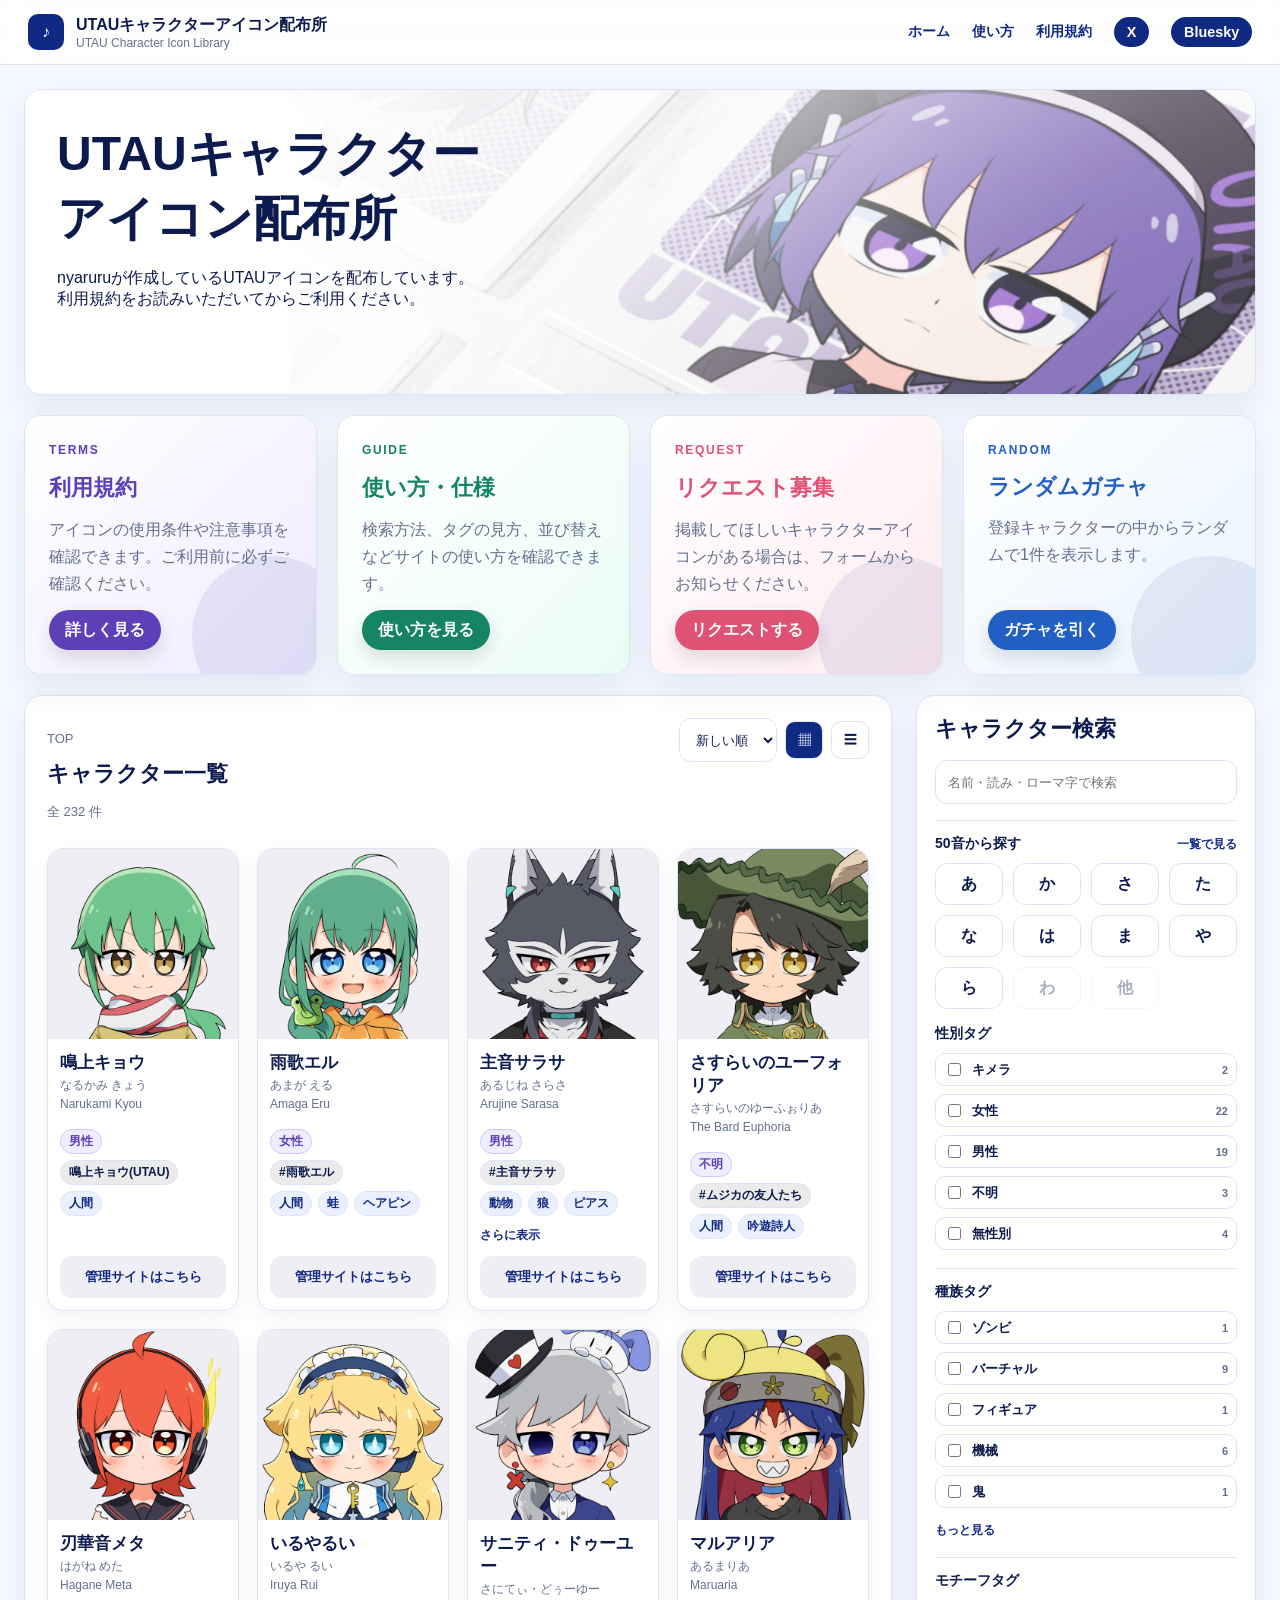
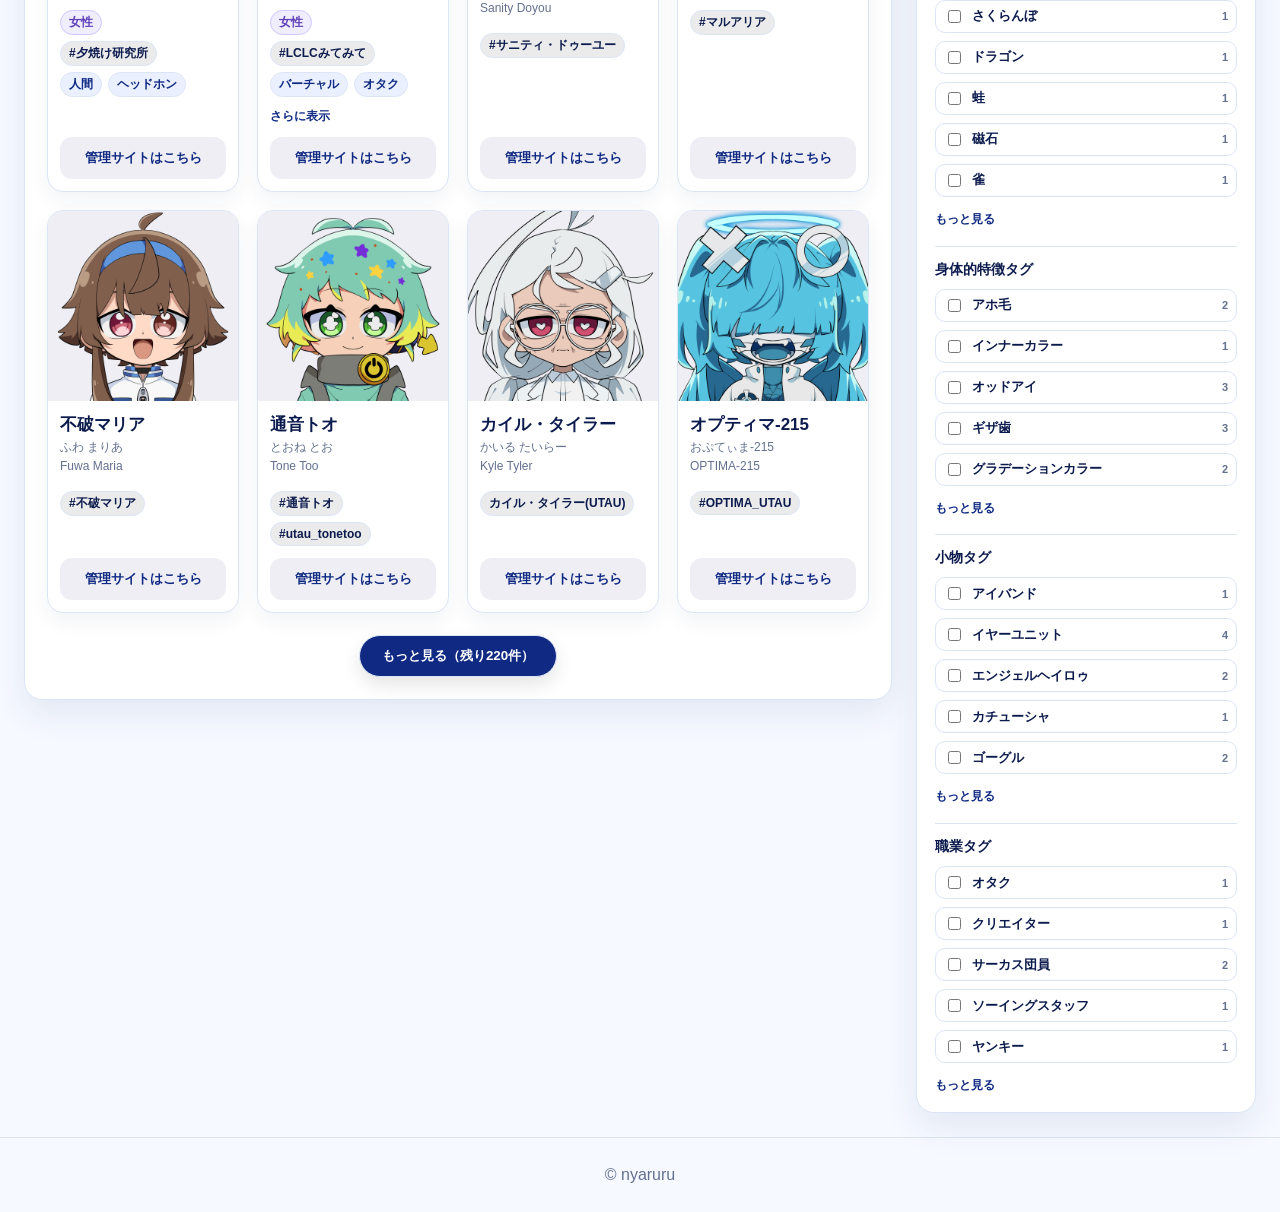
==== index.html @ 6f1ff0ac "Add files via upload" ====
<!doctype html>
<html lang="ja">
<head>
  <meta charset="utf-8" />
  <meta name="viewport" content="width=device-width, initial-scale=1" />
  <title>UTAUキャラクターアイコン配布所</title>
  <link rel="stylesheet" href="css/style.css?v=20260619-motif-full2" />
</head>
<body>
<header class="site-header">
  <a class="brand" href="./">
    <span class="brand-icon">♪</span>
    <span><strong>UTAUキャラクターアイコン配布所</strong><small>UTAU Character Icon Library</small></span>
  </a>
  <nav class="nav">
    <a href="./">ホーム</a>
    <a href="guide.html">使い方</a>
    <a href="terms.html">利用規約</a>
    <a class="social-link" href="https://x.com/hoshikawa_02" target="_blank" rel="noopener">X</a>
    <a class="social-link" href="https://bsky.app/profile/hoshikawa-02.bsky.social" target="_blank" rel="noopener">Bluesky</a>
  </nav>
  <button id="mobileSearchToggle" class="mobile-search-toggle" type="button" aria-controls="sideSearchDrawer" aria-expanded="false" aria-label="検索メニューを開く"><img src="image/虫眼鏡アイコン.png" alt="" aria-hidden="true"></button>
</header>
<div id="mobileSearchBackdrop" class="mobile-search-backdrop" hidden></div>

<main class="page-layout">
  <section class="hero">
    <div class="hero-content">
      <h1>UTAUキャラクター<br>アイコン配布所</h1>
      <p>nyaruruが作成しているUTAUアイコンを配布しています。<br>
        利用規約をお読みいただいてからご利用ください。</p>
        <br>
        <br>
    </div>
  </section>

  <section class="banner-grid" aria-label="お知らせ">
    <a class="info-banner terms-card" href="terms.html">
      <p class="info-banner__label">TERMS</p>
      <h2>利用規約</h2>
      <p>アイコンの使用条件や注意事項を確認できます。ご利用前に必ずご確認ください。</p>
      <span class="info-banner__button">詳しく見る</span>
    </a>

    <a class="info-banner guide-card" href="guide.html">
      <p class="info-banner__label">GUIDE</p>
      <h2>使い方・仕様</h2>
      <p>検索方法、タグの見方、並び替えなどサイトの使い方を確認できます。</p>
      <span class="info-banner__button">使い方を見る</span>
    </a>

    <a class="info-banner request-card" href="https://forms.gle/9vvBzFXPDtwV5AX57" target="_blank" rel="noopener">
      <p class="info-banner__label">REQUEST</p>
      <h2>リクエスト募集</h2>
      <p>掲載してほしいキャラクターアイコンがある場合は、フォームからお知らせください。</p>
      <span class="info-banner__button">リクエストする</span>
    </a>

    <a class="info-banner gacha-card" href="random.html">
      <p class="info-banner__label">RANDOM</p>
      <h2>ランダムガチャ</h2>
      <p>登録キャラクターの中からランダムで1件を表示します。</p>
      <br>
      <span class="info-banner__button">ガチャを引く</span>
    </a>
  </section>

  <section class="content-layout" id="characters">
    <section class="main-column">
    <section class="panel">
      <div class="section-head">
        <div>
          <p id="breadcrumb" class="breadcrumb">TOP</p>
          <h2 id="resultTitle">キャラクター一覧</h2>
          <p id="resultCount" class="muted"></p>
        </div>
        <div class="controls">
          <select id="sortSelect" aria-label="並び替え">
            <option value="new-desc" selected>新しい順</option>
            <option value="kana-asc">名前順</option>
            <option value="name-asc">表示名順</option>
          </select>
          <button id="gridBtn" class="icon-btn is-active" type="button">▦</button>
          <button id="listBtn" class="icon-btn" type="button">☰</button>
        </div>
      </div>
      <div id="characterList" class="card-grid"></div>
      <div id="emptyMessage" class="empty" hidden>該当するキャラクターが見つかりませんでした。</div>
    </section>
    </section>

  <aside class="side-column" id="sideSearchDrawer" aria-label="キャラクター検索">
    <section class="panel compact search-panel">
      <div class="search-panel-head">
        <h2>キャラクター検索</h2>
        <button id="mobileSearchClose" class="mobile-search-close" type="button" aria-label="検索メニューを閉じる">×</button>
      </div>
      <form id="sideSearchForm" class="search-box small side-search-box">
        <input id="sideSearchInput" type="search" placeholder="名前・読み・ローマ字で検索" autocomplete="off" />
      </form>
      <section class="side-kana-block">
        <div class="side-subhead">
          <h3>50音から探す</h3>
          <a id="kanaAllLink" href="?kana=all">一覧で見る</a>
        </div>
        <div id="kanaNav" class="kana-nav side-kana-nav"></div>
      </section>
      <div id="tagFilterGroups" class="tag-filter-groups"></div>
    </section>

  </aside>
  </section>
</main>

<footer class="footer">© nyaruru</footer>
<script src="js/app.js?v=20260619-motif-full2"></script>
</body>
</html>
---- css/style.css ----
:root{
  --bg:#f6f9ff; --panel:#fff; --text:#0c1b4d; --muted:#63708f; --line:#dce5f5;
  --primary:#102a83; --primary-2:#eaf0ff; --accent:#2f64ff; --shadow:0 14px 34px rgba(30,56,120,.09);
  --radius:18px;
}
*{box-sizing:border-box}

body{
  margin:0;
  font-family:Noto Sans JP,-apple-system,"Segoe UI",sans-serif;background:var(--bg);
  color:var(--text)
}

a{
  color:var(--primary);
  text-decoration:none
}

img{
  max-width:100%;
  display:block
}

.site-header{
  position:sticky;
  top:0;
  z-index:10;display:flex;
  align-items:center;
  justify-content:space-between;
  gap:24px;padding:14px 28px;
  background:rgba(255,255,255,.86);
  backdrop-filter:blur(14px);
  border-bottom:1px solid var(--line)
}

.brand{
  display:flex;
  align-items:center;
  gap:12px;
  color:var(--text)
}

.brand-icon{
  display:grid;
  place-items:center;
  width:36px;height:36px;
  border-radius:10px;
  background:var(--primary);
  color:#fff
}

.brand small{
  display:block;
  color:var(--muted);
  font-size:12px
}

.nav{
  display:flex;
  gap:22px;
  font-weight:700;
  font-size:14px;
  align-items: center;
}

.layout{
  display:grid;
  grid-template-columns:minmax(0,1fr) 340px;
  gap:24px;
  max-width:1360px;
  margin:0 auto;
  padding:24px;
  align-items:start
}

.main-column{
  display:grid;
  gap:20px
}

.side-column{
  display:flex;
  flex-direction:column;
  gap:20px;
  align-self:start
}

.hero{
  display:grid;
  grid-template-columns:1fr;
  gap:24px;align-items:center;
  padding:32px;
  background-image: url("../image/cover.png");
  background-size: cover;
  background-position: center;
  background-repeat: no-repeat;
  border:1px solid var(--line);
  border-radius:var(--radius);
  box-shadow:var(--shadow)
}

h1{
  font-size:clamp(28px,4vw,48px);
  line-height:1.35;
  margin:0 0 16px
}

h2{
  margin:0 0 14px;
  font-size:22px
}

h3{
  margin:18px 0 10px;
  font-size:15px
}

.muted,.breadcrumb{
  color:var(--muted);
  font-size:13px
}

.hero-grid{
  display:grid;
  grid-template-columns:repeat(3,1fr);
  gap:12px
}

.hero-grid img{
  aspect-ratio:1/1;
  object-fit:cover;
  border-radius:12px;
  border:1px solid var(--line)
}

.panel{
  background:var(--panel);
  border:1px solid var(--line);
  border-radius:var(--radius);
  padding:22px;
  box-shadow:var(--shadow)
}

.compact{
  padding:18px
}

.side-column .panel{
  width:100%;
  align-self:stretch;
}

.section-head{
  display:flex;
  justify-content:space-between;
  align-items:flex-start;
  gap:16px;
  margin-bottom:14px
}

.controls{
  display:flex;
  gap:8px;
  align-items:center
}

select,.search-box input{
  height:44px;
  border:1px solid var(--line);
  border-radius:12px;
  background:#fff;
  color:var(--text);
  padding:0 12px
}

.search-box{
  display:flex;
  gap:8px;
  max-width:680px;
  align-items:center;
}

.search-box .tag-select{
  flex:0 0 120px;
}

.search-box input{
  flex:1;
  min-width:0;
}

.search-box button,.button{
  display: inline-flex;
  align-items: center;
  height:44px;
  border:0;
  border-radius:12px;
  background:var(--primary);
  color:#fff;
  font-weight:700;
  padding:0 18px;
  cursor:pointer
}

.search-box.small{
  max-width:none
}

.request-banner{
  padding:24px 28px;
  display:flex;
  align-items:center;
  justify-content:space-between;
  gap:20px;
  background:var(--panel);
  border:1px solid var(--line);
  border-radius:var(--radius);
  box-shadow:var(--shadow);
}

.request-banner__label{
  margin:0 0 6px;
  font-size:12px;
  font-weight:700;
  letter-spacing:.12em;
  color:var(--accent);
}

.request-banner h2{
  margin:8px 0;
  font-size:22px;
}

.request-banner p{
  margin:0;
  color:var(--muted);
}

.request-banner__button{
  flex-shrink:0;
  padding:12px 18px;
  border-radius:999px;
  background:var(--primary);
  color:#fff;
  font-weight:700;
  text-decoration:none;
  box-shadow:0 8px 18px rgba(0,0,0,.12);
}

.request-banner__button:hover{
  transform:translateY(-1px);
  opacity:.9;
}

.icon-btn{
  height:38px;
  width:38px;
  border:1px solid var(--line);
  border-radius:10px;
  background:#fff;
  color:var(--text);
  cursor:pointer
}

.icon-btn.is-active{
  background:var(--primary);
  color:#fff
}

.kana-nav{
  display:grid;
  grid-template-columns:repeat(auto-fill,minmax(54px,1fr));
  gap:10px
}

.kana-nav a{
  display:grid;
  place-items:center;
  min-height:42px;
  border:1px solid var(--line);
  border-radius:12px;
  background:#fff;
  font-weight:800;
  color:var(--text)
}

.kana-nav a.is-active{
  background:var(--primary);
  color:#fff
}

.kana-nav a.is-disabled{
  opacity:.35;
  pointer-events:none
}

.card-grid{
  display:grid;
  grid-template-columns:repeat(auto-fill,minmax(180px,1fr));
  gap:18px
}

.character-card{
  overflow:hidden;
  border:1px solid var(--line);
  border-radius:16px;
  background:#fff;
  box-shadow:0 8px 20px rgba(25,50,100,.06)
}

.character-card img{
  width:100%;
  aspect-ratio:1/1;
  object-fit:cover;
  background:#eeeef4
}

.card-body{
  padding:12px
}

.character-name{
  margin:0;
  font-size:17px
}

.reading1{
  margin:3px 0 0px;
  color:var(--muted);
  font-size:12px
}

.reading2{
  margin:3px 0 10px;
  color:var(--muted);
  font-size:12px
}


.character-gender{
  display:inline-flex;
  align-items:center;
  gap:6px;
  margin:8px 0 10px;
  padding:4px 9px;
  border-radius:999px;
  background:#dee0fb;
  color:#5d3fb7;
  font-size:12px;
  font-weight:700;
}

.character-gender span{
  color:#5d3fb7;
  font-size:11px;
  letter-spacing:.05em;
}

.tags{
  display:flex;
  flex-wrap:wrap;
  gap:6px
}

.tag{
  display:inline-flex;
  align-items:center;
  min-height:24px;
  padding:3px 8px;
  border:1px solid var(--line);
  border-radius:999px;
  background:var(--primary-2);
  font-size:12px;
  color:var(--primary);
  font-weight:700
}


.work-tags{
  margin-bottom:6px;
}

.work-tag{
  background:#ebebeb;
  color:#0c1b4d;
}

.detail-link{
  display:inline-block;
  margin-top:10px;
  font-size:13px;
  font-weight:800
}

.card-grid.is-list{
  grid-template-columns:1fr
}

.card-grid.is-list .character-card{
  display:grid;
  grid-template-columns:auto minmax(0,1fr);
  align-items:stretch
}

.card-grid.is-list .character-card img{
  width:auto;
  height:100%;
  min-width:150px;
  max-width:200px;
  aspect-ratio:1/1;
  object-fit:cover;
  align-self:stretch;
  display:block
}

.card-grid.is-list .character-card .card-body{
  min-width:0
}

.tag-cloud{
  display:flex;
  flex-wrap:wrap;
  gap:8px
}

.tag-cloud a{
  border:1px solid var(--line);
  border-radius:999px;
  background:#fff;
  padding:7px 10px;
  font-size:13px;
  font-weight:700
}

.check-list{
  padding-left:20px;
  line-height:1.9
}

.empty{
  text-align:center;
  padding:40px;
  color:var(--muted)
}

.footer{
  padding:28px;
  text-align:center;
  color:var(--muted);
  border-top:1px solid var(--line)
}

@media (max-width: 980px){
  .layout{
    grid-template-columns:1fr
  }
  
  .hero{
    grid-template-columns:1fr
  }
  
  .side-column{
    display:flex;
    flex-direction:column;
  }
  
  .nav{display:none}
}

@media (max-width: 700px){
  .request-banner{
    flex-direction:column;
    align-items:flex-start;
    padding:22px;
  }

  .request-banner__button{
    width:100%;
    text-align:center;
  }
}

@media (max-width: 640px){
  .layout{
    padding:12px
  }
  
  .site-header{
    padding:12px
  }
  
  .hero,.panel{
    padding:16px
  }
  
  .side-column{
    display:flex;
    flex-direction:column;
  }
  
  .section-head{
    display:block
  }
  
  .controls{
    margin-top:10px
  }
  
  .card-grid{
    grid-template-columns:repeat(2,minmax(0,1fr))
  }
  
  .search-box{
    flex-direction:column;
    min-height: 100px;
  }
  
  .search-box button{
    width:100%
  }
}

/* ===== Custom updates: header/search spacing, split banners, terms page ===== */
.hero-content{
  max-width:720px;
}

.hero-actions{
  display:flex;
  align-items:center;
  gap:12px;
  flex-wrap:wrap;
  margin-top:20px;
}

.terms-button{
  display:inline-flex;
  align-items:center;
  justify-content:center;
  min-height:44px;
  white-space:nowrap;
}

.hero-search{
  flex:1;
  max-width:550px;
  margin:0;
}

.banner-grid{
  display:grid;
  grid-template-columns:repeat(3,minmax(0,1fr));
  gap:20px;
}

.info-banner{
  position:relative;
  overflow:hidden;
  min-height:210px;
  padding:24px;
  display:flex;
  flex-direction:column;
  align-items:flex-start;
  justify-content:space-between;
  gap:12px;
  border:1px solid var(--line);
  border-radius:var(--radius);
  box-shadow:var(--shadow);
  background:var(--panel);
  color:var(--text);
}

.info-banner::before{
  content:"";
  position:absolute;
  inset:0;
  background:linear-gradient(135deg,rgba(255,255,255,.95),rgba(234,245,255,.78));
  z-index:0;
}

.terms-card::after,
.request-card::after,
.gacha-card::after,
.link-card::after{
  content:"";
  position:absolute;
  right:-36px;
  bottom:-42px;
  width:160px;
  height:160px;
  border-radius:999px;
  background:rgba(16,42,131,.08);
  z-index:0;
}


.terms-card::before{
  background:linear-gradient(135deg,rgba(255,255,255,.95),rgba(237,230,255,.84));
}

.request-card::before{
  background:linear-gradient(135deg,rgba(255,255,255,.95),rgba(255,232,238,.84));
}

.gacha-card::before{
  background:linear-gradient(135deg,rgba(255,255,255,.95),rgba(229,241,255,.86));
}

.terms-card .info-banner__label,
.terms-card h2{
  color:#5d3fb7;
}

.request-card .info-banner__label,
.request-card h2{
  color:#e05273;
}

.gacha-card .info-banner__label,
.gacha-card h2{
  color:#225fc4;
}

.terms-card .info-banner__button{
  background:#5d3fb7;
}

.request-card .info-banner__button{
  background:#e05273;
}

.gacha-card .info-banner__button{
  background:#225fc4;
}

.collapsible-wrap{
  display:grid;
  gap:10px;
}

.tag-cloud.is-collapsed{
  overflow:hidden;
}

.tag-more-btn{
  justify-self:center;
  min-height:36px;
  padding:0 16px;
  border:1px solid var(--line);
  border-radius:999px;
  background:#fff;
  color:var(--primary);
  font-weight:800;
  cursor:pointer;
}

.tag-more-btn:hover{
  background:var(--primary-2);
}

.info-banner > *{
  position:relative;
  z-index:1;
}

.info-banner__label{
  margin:0;
  font-size:12px;
  font-weight:800;
  letter-spacing:.14em;
  color:var(--accent);
}

.info-banner h2{
  margin:0;
  font-size:22px;
  line-height:1.35;
}

.info-banner p{
  margin:0;
  color:var(--muted);
  line-height:1.7;
}

.info-banner__button{
  display:inline-flex;
  align-items:center;
  justify-content:center;
  min-height:40px;
  padding:0 16px;
  border-radius:999px;
  background:var(--primary);
  color:#fff;
  font-weight:800;
  box-shadow:0 8px 18px rgba(0,0,0,.12);
}

.info-banner:hover{
  transform:translateY(-2px);
}

.terms-layout{
  max-width:960px;
  margin:0 auto;
  padding:24px;
}

.terms-panel{
  padding:32px;
}

.terms-panel h1{
  margin-bottom:18px;
}

.terms-section{
  padding-top:22px;
  margin-top:22px;
  border-top:1px solid var(--line);
}

.credit-box{
  display:inline-block;
  padding:12px 16px;
  border-radius:12px;
  background:var(--primary-2);
  color:var(--primary);
  font-weight:800;
}

@media (max-width: 1100px){
  .banner-grid{
    grid-template-columns:repeat(2,minmax(0,1fr));
  }
}

@media (max-width: 760px){
  .banner-grid{
    grid-template-columns:1fr;
  }
}

@media (max-width: 640px){
  .hero-actions{
    display:grid;
    grid-template-columns:1fr;
  }

  .hero-search{
    min-width:0;
    width:100%;
  }

  .terms-button{
    width:100%;
  }

  .info-banner{
    min-height:auto;
    padding:20px;
  }

  .terms-layout{
    padding:12px;
  }

  .terms-panel{
    padding:18px;
  }
}


/* ===== Random page and fixed 6-row side column ===== */
.random-layout{
  max-width:880px;
  margin:0 auto;
  padding:24px;
}

.random-panel{
  padding:32px;
}

.random-result{
  margin-top:24px;
}

.random-card{
  display:grid;
  grid-template-columns:220px 1fr;
  align-items:stretch;
  max-width:720px;
}

.random-card img{
  width:220px;
  height:220px;
  aspect-ratio:1/1;
  object-fit:cover;
}

.random-card .card-body{
  padding:24px;
}

.random-label{
  margin:0 0 8px;
  font-size:12px;
  font-weight:900;
  letter-spacing:.14em;
  color:var(--accent);
}

.random-actions{
  display:flex;
  gap:12px;
  flex-wrap:wrap;
  margin-top:22px;
}

.secondary-button{
  display:inline-flex;
  align-items:center;
  justify-content:center;
  background:#fff;
  color:var(--primary);
  border:1px solid var(--line);
}

@media (max-width: 640px){
  .random-layout{
    padding:12px;
  }

  .random-panel{
    padding:18px;
  }

  .random-card{
    grid-template-columns:1fr;
  }

  .random-card img{
    width:100%;
    height:auto;
  }

  .random-actions .button{
    width:100%;
  }
}

/* ===== Character list: show 10 items first ===== */
.character-more-btn{
  display:flex;
  align-items:center;
  justify-content:center;
  min-height:42px;
  margin:22px auto 0;
  padding:0 22px;
  border:1px solid var(--line);
  border-radius:999px;
  background:var(--primary);
  color:#fff;
  font-weight:900;
  cursor:pointer;
  box-shadow:0 8px 18px rgba(0,0,0,.10);
}

.character-more-btn:hover{
  opacity:.9;
  transform:translateY(-1px);
}

.character-more-btn[hidden]{
  display:none;
}


.social-link{
  padding:.45rem .8rem;
  background: var(--primary);
  color: #fff;
  border-radius:999px;
  text-decoration:none;
  font-size:.9rem;
}
.social-link:hover{opacity:.8;}

/* タグ一覧は中身の高さに合わせる。6行を超えた時だけJSのmax-heightで折りたたむ */
.tag-cloud{
  align-content:flex-start;
  align-items:flex-start;
  height:auto;
  min-height:0;
}

.collapsible-wrap{
  align-items:start;
}


/* ===== Fixed: tag panels show up to 6 rows, then expand with more button ===== */
.tag-cloud{
  display:flex;
  flex-wrap:wrap;
  gap:8px;
  align-content:flex-start;
  align-items:flex-start;
  height:auto;
  min-height:0;
}

.tag-cloud.is-collapsed{
  overflow:hidden;
}

.collapsible-wrap{
  display:flex;
  flex-direction:column;
  align-items:flex-start;
  gap:10px;
}

.collapsible-wrap .tag-more-btn{
  align-self:center;
}


/* ===== Update: side search has no tag selector; keep main tag selector and search field horizontal on mobile ===== */
.side-search-box .tag-select{
  display:none;
}

@media (max-width: 640px){
  .hero-search{
    display:flex;
    flex-direction:row;
    flex-wrap:wrap;
    align-items:center;
    gap:8px;
    min-height:0;
  }

  .hero-search .tag-select{
    flex:0 0 calc(40% - 4px);
    min-width:104px;
    height:42px;
    padding:0 8px;
    font-size:13px;
  }

  .hero-search input{
    flex:1 1 calc(60% - 4px);
    min-width:0;
    height:42px;
    padding:0 8px;
    font-size:13px;
  }

  .hero-search button{
    flex:0 0 100%;
    width:100%;
    height:42px;
    padding:0 12px;
    font-size:13px;
    white-space:nowrap;
  }

  .side-search-box{
    flex-direction:row;
    min-height:0;
  }

  .side-search-box button{
    width:auto;
    flex:0 0 auto;
  }
}


/* ===== Gender tag display ===== */
.gender-tags{
  margin:8px 0 6px;
}
.gender-tag{
  border-color:#cfc8ff;
  background:#f0edff;
  color:#5d3fb7;
  font-weight:700;
}

@media (max-width: 640px){
  .card-grid.is-list .character-card{
    grid-template-columns:112px minmax(0,1fr)
  }

  .card-grid.is-list .character-card img{
    width:100%;
    height:100%;
    min-width:0;
    max-width:none
  }
}

/* ===== Category tag search sidebar ===== */
.search-panel{
  display:flex;
  flex-direction:column;
  gap:16px;
}

.search-panel h2{
  margin-bottom:0;
}

.side-search-box{
  width:100%;
}

.side-search-box input{
  width:100%;
}

.tag-filter-groups{
  display:flex;
  flex-direction:column;
  gap:18px;
}

.tag-filter-group{
  padding-top:14px;
  border-top:1px solid var(--line);
}

.tag-filter-group h3{
  margin:0 0 10px;
  font-size:14px;
  color:var(--text);
}

.tag-check-list{
  display:flex;
  flex-direction:column;
  gap:8px;
  overflow:hidden;
}

.tag-check{
  display:flex;
  align-items:center;
  gap:8px;
  min-height:30px;
  padding:6px 8px;
  border:1px solid var(--line);
  border-radius:10px;
  background:#fff;
  font-size:13px;
  font-weight:700;
  cursor:pointer;
}

.tag-check input{
  flex:0 0 auto;
  accent-color:var(--primary);
}

.tag-check span{
  flex:1;
  min-width:0;
}

.tag-check small{
  color:var(--muted);
  font-size:11px;
}

.tag-check:hover{
  background:var(--primary-2);
}

.tag-filter-more-btn{
  display:flex;
  align-items:center;
  justify-content:center;
  min-height:34px;
  margin:10px auto 0;
  padding:0 14px;
  border:1px solid var(--line);
  border-radius:999px;
  background:#fff;
  color:var(--primary);
  font-weight:800;
  cursor:pointer;
}

.tag-filter-more-btn[hidden]{
  display:none;
}

.tag-filter-more-btn:hover{
  background:var(--primary-2);
}

.hero-search button,
.side-search-box button{
  display:none;
}

/* ===== Update: search UI is consolidated into the right column ===== */
.hero-actions,
.hero-search{
  display:none !important;
}

.side-kana-block{
  padding-top:14px;
  border-top:1px solid var(--line);
}

.side-subhead{
  display:flex;
  align-items:center;
  justify-content:space-between;
  gap:12px;
  margin-bottom:10px;
}

.side-subhead h3{
  margin:0;
  font-size:14px;
}

.side-subhead a{
  font-size:12px;
  font-weight:800;
  color:var(--primary);
  text-decoration:none;
  white-space:nowrap;
}

.side-kana-nav{
  margin-top:0;
}

.side-kana-nav a{
  min-width:38px;
}

.search-panel{
  display:flex;
  flex-direction:column;
  gap:16px;
}

.search-panel h2{
  margin-bottom:0;
}

.side-search-box{
  margin:0;
}

/* 性別タグは検索ボックス直下に来るため、最初のグループだけ余白を少し抑える */
.tag-filter-group:first-child{
  padding-top:0;
  border-top:0;
}

/* Fix: category tag filters collapse by item count, not by height. */
.tag-check[hidden]{
  display:none !important;
}
.tag-check-list.is-collapsed{
  max-height:none !important;
  overflow:visible;
}

/* ===== Layout update: hero/banners full width, search column aligned with character list ===== */
.page-layout{
  max-width:1360px;
  margin:0 auto;
  padding:24px;
  display:flex;
  flex-direction:column;
  gap:20px;
}

.content-layout{
  display:grid;
  grid-template-columns:minmax(0,1fr) 340px;
  gap:24px;
  align-items:start;
}

.content-layout .main-column{
  display:block;
}

.content-layout .main-column > .panel{
  margin:0;
}

.content-layout .side-column{
  align-self:start;
}

/* 4 banners: terms / request / random / guide */
.banner-grid{
  grid-template-columns:repeat(4,minmax(0,1fr));
  align-items:stretch;
}

.info-banner{
  min-height:200px;
}

.guide-card::before{
  background:linear-gradient(135deg,rgba(255,255,255,.95),rgba(231,252,244,.86));
}

.guide-card .info-banner__label,
.guide-card h2{
  color:#158464;
}

.guide-card .info-banner__button{
  background:#158464;
}

/* keep search panel head aligned with character list head */
.search-panel{
  margin-top:0;
}

.guide-layout code{
  display:inline-block;
  padding:.1em .45em;
  border-radius:6px;
  background:var(--primary-2);
  color:var(--primary);
  font-weight:700;
}

.guide-actions{
  display:flex;
  flex-wrap:wrap;
  gap:12px;
}

@media (max-width: 1180px){
  .banner-grid{
    grid-template-columns:repeat(2,minmax(0,1fr));
  }
}

@media (max-width: 980px){
  .content-layout{
    grid-template-columns:1fr;
  }
}

@media (max-width: 760px){
  .page-layout{
    padding:12px;
  }

  .banner-grid{
    grid-template-columns:1fr;
  }

  .info-banner{
    min-height:auto;
  }
}

@media (max-width: 640px){
  .guide-actions .button{
    width:100%;
  }
}

/* ===== Character card tag folding and full-width management button ===== */
.character-card{
  display:flex;
  flex-direction:column;
}

.character-card .card-body{
  display:flex;
  flex-direction:column;
  flex:1;
}

.card-tags-wrap{
  margin-top:6px;
}

.card-tags{
  display:flex;
  flex-wrap:wrap;
  gap:6px;
  overflow:visible;
}

.card-tags.is-collapsed{
  max-height:30px;
  overflow:hidden;
}

.card-tags-toggle{
  appearance:none;
  border:0;
  background:transparent;
  color:var(--primary);
  font-size:12px;
  font-weight:800;
  padding:6px 0 0;
  cursor:pointer;
}

.card-tags-toggle:hover{
  text-decoration:underline;
}

.card-tags-toggle[hidden]{
  display:none;
}

.detail-link{
  display:flex;
  align-items:center;
  justify-content:center;
  width:100%;
  min-height:42px;
  margin-top:auto;
  padding:10px 14px;
  border-radius:12px;
  background:#eeeef4;
  color:var(--primary);
  text-decoration:none;
  font-size:13px;
  font-weight:800;
}

.detail-link:hover{
  transform:translateY(-1px);
  box-shadow:0 10px 22px rgba(94,113,228,.25);
}

.card-tags-wrap + .detail-link{
  margin-top:12px;
}

.card-grid.is-list .character-card{
  display:grid;
}

.card-grid.is-list .character-card .card-body{
  min-height:100%;
}

/* ===== Card tag groups: meta line + collapsible category line ===== */
.card-tags-wrap{
  display:flex;
  flex-direction:column;
  gap:6px;
  margin-top:8px;
  margin-bottom:12px;
}

.card-gender-tags,
.card-work-tags,
.card-main-tags{
  display:flex;
  flex-wrap:wrap;
  gap:6px;
}

.card-main-tags{
  overflow:visible;
}

.card-main-tags.is-collapsed{
  max-height:30px;
  overflow:hidden;
}

.card-main-tags-wrap{
  min-width:0;
}

.character-card .card-body{
  display:flex;
  flex-direction:column;
  flex:1;
  min-height:0;
}

.character-card .detail-link,
.card-tags-wrap + .detail-link{
  margin-top:auto;
}

.card-tags-toggle{
  align-self:flex-start;
}


/* ===== Mobile search drawer ===== */
.mobile-search-toggle{
  display:none;
  align-items:center;
  justify-content:center;
  width:42px;
  height:42px;
  border:1px solid var(--line);
  border-radius:999px;
  background:#fff;
  color:var(--primary);
  font-size:18px;
  font-weight:900;
  cursor:pointer;
  box-shadow:0 8px 18px rgba(30,56,120,.08);
}



.mobile-search-toggle img{
  display:block;
  width:22px;
  height:22px;
  object-fit:contain;
}

.mobile-search-backdrop{
  position:fixed;
  inset:0;
  z-index:40;
  background:rgba(12,27,77,.32);
  opacity:0;
  pointer-events:none;
  transition:opacity .2s ease;
}

.mobile-search-backdrop.is-open{
  opacity:1;
  pointer-events:auto;
}

.search-panel-head{
  display:flex;
  align-items:center;
  justify-content:space-between;
  gap:12px;
}

.search-panel-head h2{
  margin:0;
}

.mobile-search-close{
  display:none;
  align-items:center;
  justify-content:center;
  width:36px;
  height:36px;
  border:1px solid var(--line);
  border-radius:999px;
  background:#fff;
  color:var(--primary);
  font-size:22px;
  line-height:1;
  font-weight:900;
  cursor:pointer;
}

@media (max-width: 760px){
  .site-header{
    gap:10px;
  }

  .brand{
    min-width:0;
  }

  .brand span:last-child{
    min-width:0;
  }

  .brand strong{
    display:block;
    max-width:58vw;
    overflow:hidden;
    text-overflow:ellipsis;
    white-space:nowrap;
  }

  .mobile-search-toggle{
    display:flex;
    flex:0 0 auto;
  }

  .content-layout{
    display:block;
  }

  .content-layout .side-column{
    position:fixed;
    top:0;
    right:0;
    z-index:50;
    width:min(70vw, 360px);
    max-width:calc(100vw - 44px);
    height:100dvh;
    padding:14px;
    overflow-y:auto;
    background:var(--bg);
    transform:translateX(105%);
    transition:transform .24s ease;
    box-shadow:-16px 0 32px rgba(12,27,77,.18);
  }

  .content-layout .side-column.is-open{
    transform:translateX(0);
  }

  .content-layout .side-column .search-panel{
    min-height:100%;
    margin:0;
  }

  .mobile-search-close{
    display:flex;
    flex:0 0 auto;
  }

  body.mobile-search-open{
    overflow:hidden;
  }

  .detail-link{
    min-height:38px;
    padding:9px 10px;
    font-size:12px;
    white-space:nowrap;
    letter-spacing:-.02em;
  }
}

@media (max-width: 420px){
  .content-layout .side-column{
    width:74vw;
    max-width:calc(100vw - 32px);
    padding:12px;
  }

  .detail-link{
    font-size:11px;
  }
}


/* ===== Mobile search drawer layout fix ===== */
@media (max-width: 760px){
  .content-layout .side-column{
    background:#fff;
  }

  .content-layout .side-column .search-panel{
    min-height:auto;
    padding:0;
    background:transparent;
    border:0;
    border-radius:0;
    box-shadow:none;
  }

  .search-panel-head{
    position:sticky;
    top:0;
    z-index:2;
    padding:2px 0 12px;
    margin-bottom:12px;
    background:#fff;
    border-bottom:1px solid var(--line);
  }

  .search-panel-head h2{
    margin:0;
    padding-right:8px;
    font-size:18px;
    line-height:1.35;
  }

  .mobile-search-close{
    position:static;
    flex:0 0 36px;
  }

  .side-search-box{
    display:flex;
    width:100%;
    max-width:none;
    margin:0 0 16px;
  }

  .side-search-box input{
    width:100%;
    min-width:0;
  }

  .side-kana-block,
  .tag-filter-groups{
    padding:0;
    margin:0;
    background:transparent;
    border:0;
    box-shadow:none;
  }

  .tag-filter-group{
    padding-top:14px;
  }
}

/* ===== Fix: tag filter more button matches card tag toggle ===== */
.tag-filter-more-btn{
  appearance:none;
  display:inline-flex;
  align-items:center;
  justify-content:flex-start;
  min-height:auto;
  margin:8px 0 0;
  padding:6px 0 0;
  border:0;
  border-radius:0;
  background:transparent;
  color:var(--primary);
  font-size:12px;
  font-weight:800;
  line-height:1.4;
  box-shadow:none;
  cursor:pointer;
}

.tag-filter-more-btn:hover{
  background:transparent;
  text-decoration:underline;
  transform:none;
}

/* ===== Fix: use search drawer whenever right column drops below main column ===== */
@media (max-width: 980px){
  .site-header{
    gap:10px;
  }

  .brand{
    min-width:0;
  }

  .brand span:last-child{
    min-width:0;
  }

  .brand strong{
    display:block;
    max-width:58vw;
    overflow:hidden;
    text-overflow:ellipsis;
    white-space:nowrap;
  }

  .mobile-search-toggle{
    display:flex;
    flex:0 0 auto;
  }

  .content-layout{
    display:block;
  }

  .content-layout .side-column{
    position:fixed;
    top:0;
    right:0;
    z-index:50;
    width:min(70vw, 360px);
    max-width:calc(100vw - 44px);
    height:100dvh;
    padding:14px;
    overflow-y:auto;
    background:#fff;
    transform:translateX(105%);
    transition:transform .24s ease;
    box-shadow:-16px 0 32px rgba(12,27,77,.18);
  }

  .content-layout .side-column.is-open{
    transform:translateX(0);
  }

  .content-layout .side-column .search-panel{
    min-height:auto;
    margin:0;
    padding:0;
    background:transparent;
    border:0;
    border-radius:0;
    box-shadow:none;
  }

  .search-panel-head{
    position:sticky;
    top:0;
    z-index:2;
    padding:2px 0 12px;
    margin-bottom:12px;
    background:#fff;
    border-bottom:1px solid var(--line);
  }

  .mobile-search-close{
    display:flex;
    flex:0 0 36px;
  }

  .side-search-box{
    display:flex;
    width:100%;
    max-width:none;
    margin:0 0 16px;
  }

  .side-search-box input{
    width:100%;
    min-width:0;
  }

  .side-kana-block,
  .tag-filter-groups{
    padding:0;
    margin:0;
    background:transparent;
    border:0;
    box-shadow:none;
  }

  body.mobile-search-open{
    overflow:hidden;
  }
}

@media (max-width: 420px){
  .content-layout .side-column{
    width:74vw;
    max-width:calc(100vw - 32px);
    padding:12px;
  }
}


/* ===== Fix random gacha card layout and single fallback icon ===== */
.random-result{
  display:flex;
  justify-content:center;
}

.random-card.character-card{
  display:grid;
  grid-template-columns:minmax(220px, 280px) minmax(0, 1fr);
  align-items:stretch;
  width:100%;
  max-width:860px;
  min-height:280px;
}

.random-card.character-card > img{
  width:100%;
  height:100%;
  min-height:280px;
  aspect-ratio:1 / 1;
  object-fit:cover;
  align-self:stretch;
}

.random-card.character-card .card-body{
  min-width:0;
  padding:24px;
}

.random-card.character-card .detail-link{
  margin-top:auto;
}

@media (max-width: 640px){
  .random-card.character-card{
    display:flex;
    flex-direction:column;
    max-width:100%;
    min-height:0;
  }

  .random-card.character-card > img{
    width:100%;
    height:auto;
    min-height:0;
    aspect-ratio:1 / 1;
  }

  .random-card.character-card .card-body{
    padding:16px;
  }
}
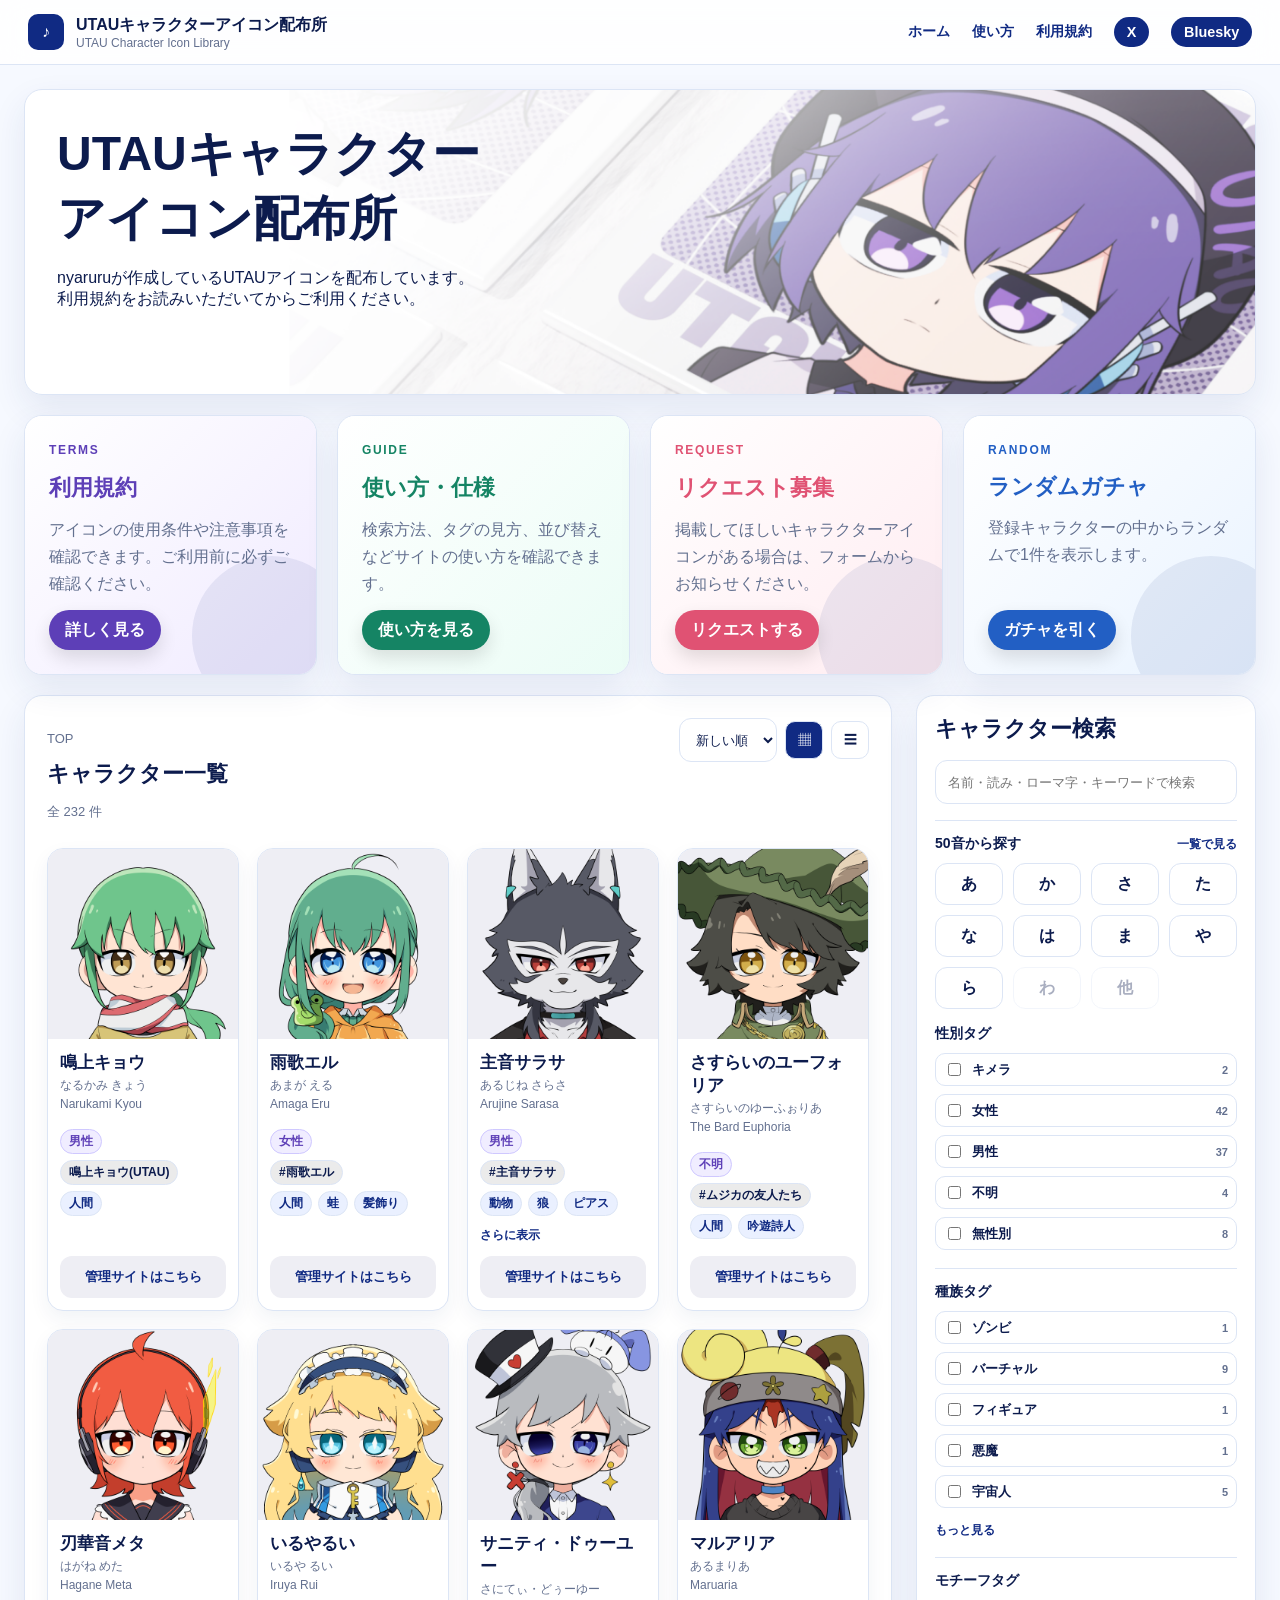
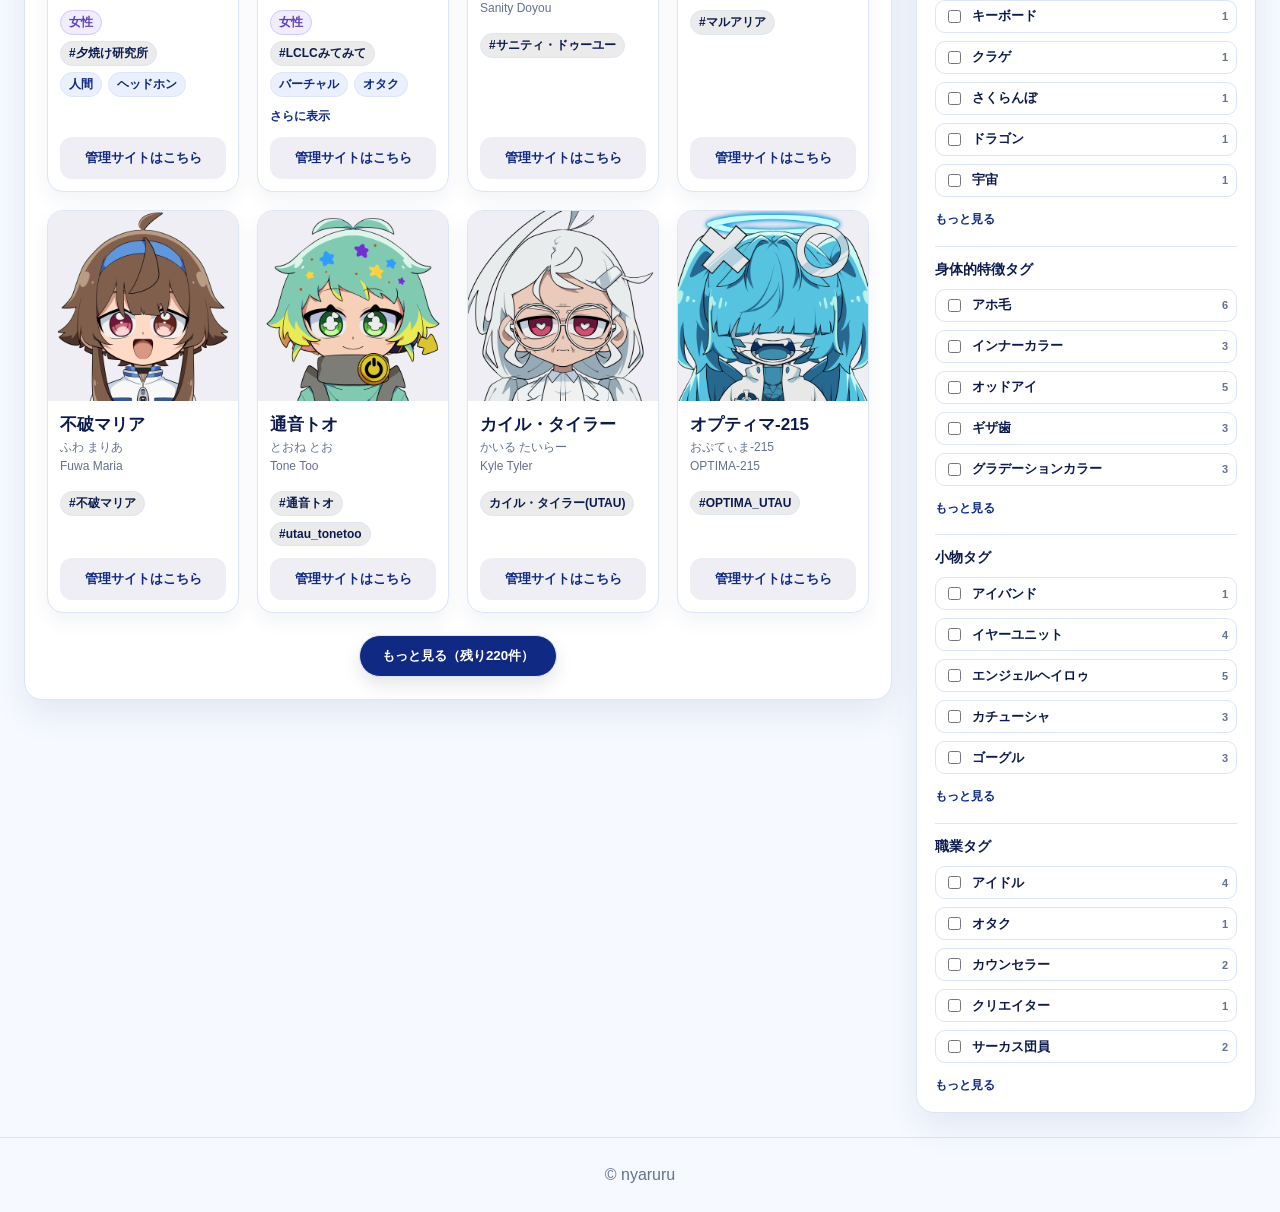
==== commit 0968c6f8: "Update search input placeholder text" ====
--- a/index.html
+++ b/index.html
@@ -96,7 +96,7 @@
         <button id="mobileSearchClose" class="mobile-search-close" type="button" aria-label="検索メニューを閉じる">×</button>
       </div>
       <form id="sideSearchForm" class="search-box small side-search-box">
-        <input id="sideSearchInput" type="search" placeholder="名前・読み・ローマ字で検索" autocomplete="off" />
+        <input id="sideSearchInput" type="search" placeholder="名前・読み・ローマ字・キーワードで検索" autocomplete="off" />
       </form>
       <section class="side-kana-block">
         <div class="side-subhead">
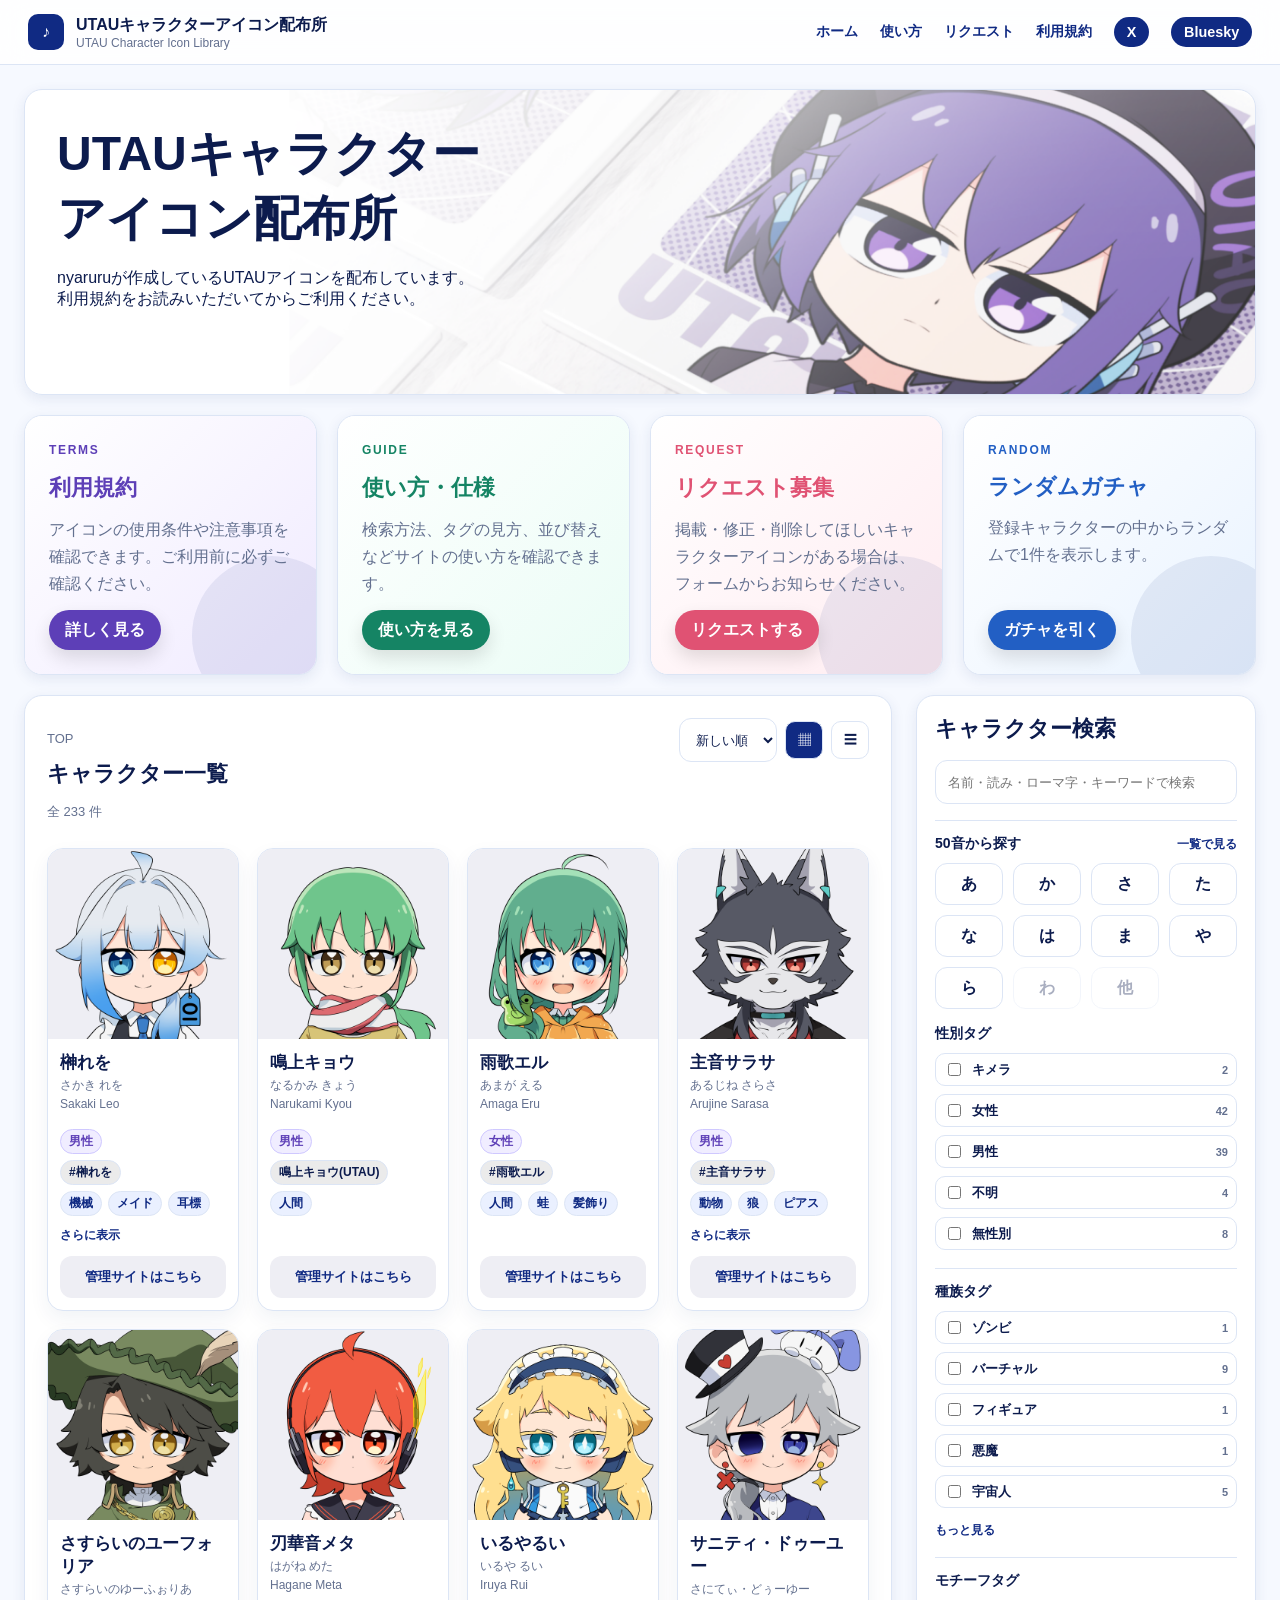
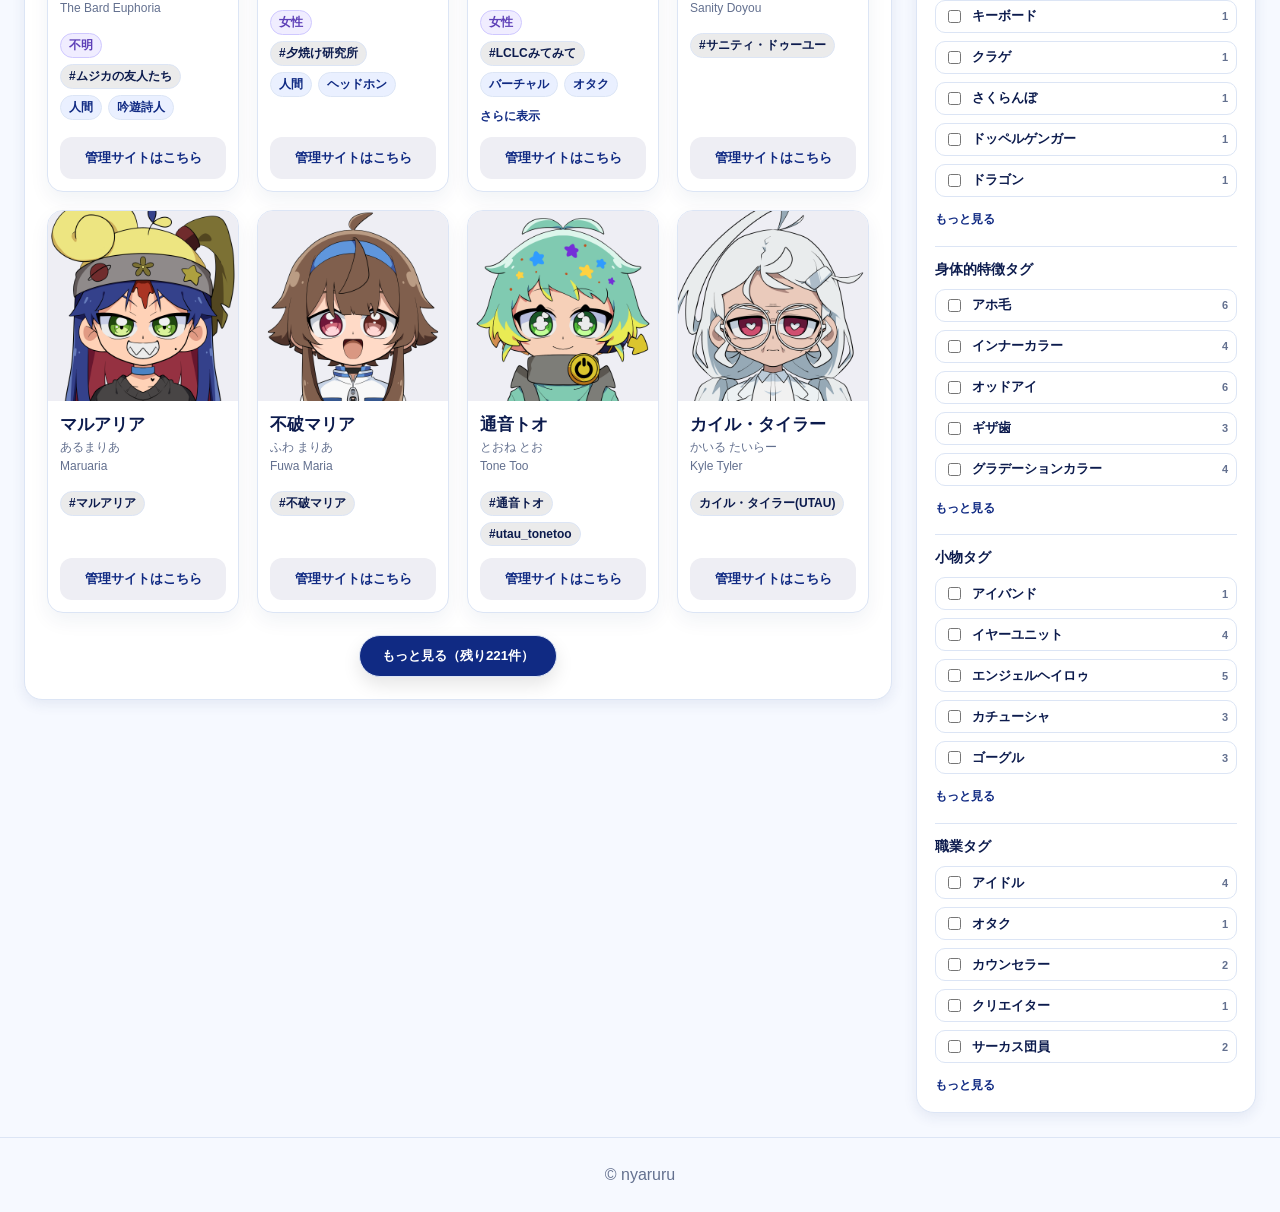
==== commit a0af81dd: "Add files via upload" ====
--- a/index.html
+++ b/index.html
@@ -4,7 +4,7 @@
   <meta charset="utf-8" />
   <meta name="viewport" content="width=device-width, initial-scale=1" />
   <title>UTAUキャラクターアイコン配布所</title>
-  <link rel="stylesheet" href="css/style.css?v=20260619-motif-full2" />
+  <link rel="stylesheet" href="css/style.css?v=request-page-20260620" />
 </head>
 <body>
 <header class="site-header">
@@ -15,6 +15,7 @@
   <nav class="nav">
     <a href="./">ホーム</a>
     <a href="guide.html">使い方</a>
+    <a href="request.html">リクエスト</a>
     <a href="terms.html">利用規約</a>
     <a class="social-link" href="https://x.com/hoshikawa_02" target="_blank" rel="noopener">X</a>
     <a class="social-link" href="https://bsky.app/profile/hoshikawa-02.bsky.social" target="_blank" rel="noopener">Bluesky</a>
@@ -49,10 +50,10 @@
       <span class="info-banner__button">使い方を見る</span>
     </a>
 
-    <a class="info-banner request-card" href="https://forms.gle/9vvBzFXPDtwV5AX57" target="_blank" rel="noopener">
+    <a class="info-banner request-card" href="request.html">
       <p class="info-banner__label">REQUEST</p>
       <h2>リクエスト募集</h2>
-      <p>掲載してほしいキャラクターアイコンがある場合は、フォームからお知らせください。</p>
+      <p>掲載・修正・削除してほしいキャラクターアイコンがある場合は、フォームからお知らせください。</p>
       <span class="info-banner__button">リクエストする</span>
     </a>
 
--- a/css/style.css
+++ b/css/style.css
@@ -1,6 +1,6 @@
 :root{
   --bg:#f6f9ff; --panel:#fff; --text:#0c1b4d; --muted:#63708f; --line:#dce5f5;
-  --primary:#102a83; --primary-2:#eaf0ff; --accent:#2f64ff; --shadow:0 14px 34px rgba(30,56,120,.09);
+  --primary:#102a83; --primary-2:#eaf0ff; --accent:#2f64ff; --shadow:0 4px 14px rgba(30,56,120,.09);
   --radius:18px;
 }
 *{box-sizing:border-box}
@@ -549,7 +549,7 @@
 
 .banner-grid{
   display:grid;
-  grid-template-columns:repeat(3,minmax(0,1fr));
+  grid-template-columns:repeat(4,minmax(0,1fr));
   gap:20px;
 }
 
@@ -1814,3 +1814,510 @@
     padding:16px;
   }
 }
+
+/* ===== Guide usage flow ===== */
+.usage-flow{
+  margin:28px 0 34px;
+  padding:28px;
+  border:1px solid var(--line);
+  border-radius:var(--radius);
+  background:
+    radial-gradient(circle at 12% 0%, rgba(80,142,220,.14), transparent 34%),
+    linear-gradient(180deg,#ffffff,#f8fbff);
+}
+
+.usage-flow-head{
+  text-align:center;
+  margin-bottom:24px;
+}
+
+.section-label{
+  margin:0 0 8px;
+  color:var(--accent);
+  font-size:12px;
+  font-weight:800;
+  letter-spacing:.14em;
+}
+
+.usage-flow-head h2{
+  margin:0 0 8px;
+  font-size:clamp(24px,4vw,36px);
+}
+
+.usage-flow-head p{
+  margin:0;
+  color:var(--muted);
+}
+
+.flow-steps{
+  counter-reset:flow;
+  display:grid;
+  grid-template-columns:repeat(3,minmax(0,1fr));
+  gap:18px;
+  margin:0;
+  padding:0;
+  list-style:none;
+}
+
+.flow-step{
+  position:relative;
+  display:flex;
+  flex-direction:column;
+  align-items:center;
+  min-height:250px;
+  padding:26px 18px 20px;
+  border:1px solid var(--line);
+  border-radius:24px;
+  background:#fff;
+  text-align:center;
+  overflow:hidden;
+}
+
+.flow-step::after{
+  content:"";
+  position:absolute;
+  inset:auto 0 0;
+  height:6px;
+  background:var(--accent);
+  opacity:.72;
+}
+
+.flow-number{
+  display:grid;
+  place-items:center;
+  width:52px;
+  height:52px;
+  margin-top:-6px;
+  margin-bottom:16px;
+  border-radius:50%;
+  background:var(--accent);
+  color:#fff;
+  font-size:26px;
+  font-weight:900;
+}
+
+.flow-icon{
+  display:grid;
+  place-items:center;
+  width:76px;
+  height:76px;
+  margin-bottom:14px;
+  border-radius:24px;
+  background:#f1f6ff;
+  color:var(--accent);
+  font-size:42px;
+  font-weight:800;
+  line-height:1;
+}
+.flow-icon img{
+  object-fit:contain;
+  display:block;
+  margin: 20px;
+}
+
+
+.flow-step h3{
+  margin:0 0 10px;
+  font-size:22px;
+}
+
+.flow-step p{
+  margin:0;
+  color:var(--text);
+  line-height:1.75;
+  font-size:14px;
+}
+
+.flow-step-filter::after,
+.flow-step-filter .flow-number,
+.flow-step-filter:not(:last-child)::before{ background:#65a84a; }
+.flow-step-filter .flow-icon{ color:#65a84a; background:#f3faef; }
+.flow-step-select::after,
+.flow-step-select .flow-number,
+.flow-step-select:not(:last-child)::before{ background:#f4a000; }
+.flow-step-select .flow-icon{ color:#f4a000; background:#fff7e5; }
+.flow-step-save::after,
+.flow-step-save .flow-number{ background:#e45490; }
+.flow-step-save .flow-icon{ color:#e45490; background:#fff0f6; }
+
+.flow-point-box{
+  display:grid;
+  grid-template-columns:auto 1fr;
+  gap:18px;
+  align-items:center;
+  margin-top:22px;
+  padding:18px 20px;
+  border:1px solid rgba(47,118,207,.25);
+  border-radius:22px;
+  background:rgba(255,255,255,.78);
+}
+
+.flow-point-badge{
+  display:grid;
+  place-items:center;
+  width:74px;
+  height:74px;
+  border-radius:50%;
+  background:var(--accent);
+  color:#fff;
+  font-weight:900;
+  font-size:13px;
+}
+
+.flow-point-box ul{
+  margin:0;
+  padding-left:1.2em;
+  line-height:1.8;
+}
+
+@media (max-width: 980px){
+  .flow-steps{
+    grid-template-columns:repeat(3,minmax(0,1fr));
+  }
+  .flow-step:not(:last-child)::before{
+    display:none;
+  }
+}
+
+@media (max-width: 760px){
+  .flow-steps{
+    grid-template-columns:1fr;
+  }
+}
+
+@media (max-width: 560px){
+  .usage-flow{
+    padding:20px;
+  }
+  .flow-steps{
+    grid-template-columns:1fr;
+  }
+  .flow-step{
+    min-height:auto;
+  }
+  .flow-point-box{
+    grid-template-columns:1fr;
+    text-align:left;
+  }
+  .flow-point-badge{
+    width:auto;
+    height:auto;
+    padding:8px 14px;
+    border-radius:999px;
+    justify-self:start;
+  }
+}
+
+
+/* ===== Request page ===== */
+.request-layout{
+  max-width:1080px;
+  margin:0 auto;
+  padding:24px;
+}
+
+.request-hero{
+  position:relative;
+  overflow:hidden;
+  display:grid;
+  grid-template-columns:minmax(0,1.25fr) minmax(260px,.75fr);
+  gap:28px;
+  align-items:center;
+  padding:38px;
+  background:
+    radial-gradient(circle at 82% 18%, rgba(224,82,115,.22), transparent 30%),
+    linear-gradient(135deg,#fff, #fff1f5 52%, #eef6ff);
+}
+
+.request-hero::before{
+  content:"";
+  position:absolute;
+  inset:auto -70px -90px auto;
+  width:260px;
+  height:260px;
+  border-radius:50%;
+  background:rgba(224,82,115,.12);
+}
+
+.request-hero__body{
+  position:relative;
+  z-index:1;
+}
+
+.request-hero h1{
+  margin:0 0 18px;
+  font-size:clamp(30px,4vw,46px);
+  line-height:1.25;
+  letter-spacing:.03em;
+}
+
+.request-hero p{
+  max-width:680px;
+  margin:0;
+  color:var(--muted);
+  line-height:1.9;
+}
+
+.request-actions{
+  display:flex;
+  flex-wrap:wrap;
+  gap:12px;
+  margin-top:24px;
+}
+
+.request-main-button{
+  background:#e05273;
+}
+
+.request-hero__illust{
+  position:relative;
+  z-index:1;
+  min-height:260px;
+  display:grid;
+  place-items:center;
+}
+
+.request-envelope{
+  display:grid;
+  place-items:center;
+  width:190px;
+  height:150px;
+  border-radius:34px;
+  background:#fff;
+  border:1px solid rgba(224,82,115,.24);
+  box-shadow:0 24px 54px rgba(224,82,115,.18);
+  color:#e05273;
+  font-size:76px;
+  font-weight:900;
+}
+
+.request-bubbles span{
+  position:absolute;
+  display:block;
+  width:42px;
+  height:42px;
+  border-radius:50%;
+  background:rgba(224,82,115,.14);
+}
+.request-bubbles span:nth-child(1){ right:48px; top:20px; }
+.request-bubbles span:nth-child(2){ left:40px; bottom:32px; width:28px; height:28px; background:rgba(47,118,207,.14); }
+.request-bubbles span:nth-child(3){ right:10px; bottom:50px; width:24px; height:24px; background:rgba(21,132,100,.14); }
+
+.request-grid{
+  display:grid;
+  grid-template-columns:repeat(2,minmax(0,1fr));
+  gap:20px;
+  margin-top:20px;
+}
+
+.request-info-card,
+.request-note{
+  padding:28px;
+}
+
+.request-info-card h2,
+.request-note h2{
+  margin-top:0;
+}
+
+.request-note{
+  margin-top:20px;
+  background:#fff;
+}
+
+@media (max-width: 820px){
+  .request-hero{
+    grid-template-columns:1fr;
+    padding:28px;
+  }
+  .request-hero__illust{
+    min-height:160px;
+  }
+  .request-envelope{
+    width:150px;
+    height:118px;
+    font-size:58px;
+  }
+  .request-grid{
+    grid-template-columns:1fr;
+  }
+}
+
+@media (max-width: 560px){
+  .request-layout{
+    padding:12px;
+  }
+  .request-actions .button{
+    width:100%;
+  }
+}
+
+
+/* ===== Request type cards ===== */
+.request-hero--cards{
+  min-height:300px;
+}
+
+.request-hero--cards .request-hero__body p{
+  font-size:15px;
+}
+
+.request-type-grid{
+  display:grid;
+  grid-template-columns:repeat(3,minmax(0,1fr));
+  gap:20px;
+  margin-top:22px;
+}
+
+.request-type-card{
+  position:relative;
+  display:flex;
+  flex-direction:column;
+  min-height:430px;
+  padding:28px;
+  border:1px solid var(--line);
+  border-radius:var(--radius);
+  background:#fff;
+  box-shadow:var(--shadow);
+  overflow:hidden;
+}
+
+.request-type-card::before{
+  content:"";
+  position:absolute;
+  inset:0;
+  height:7px;
+  background:var(--request-card-accent,#6aa7ff);
+}
+
+.request-type-card::after{
+  content:"";
+  position:absolute;
+  right:-54px;
+  top:-54px;
+  width:150px;
+  height:150px;
+  border-radius:50%;
+  background:var(--request-card-soft,rgba(106,167,255,.12));
+  pointer-events:none;
+}
+
+.request-type-card--new{
+  --request-card-accent:#5b9dff;
+  --request-card-soft:rgba(91,157,255,.13);
+}
+
+.request-type-card--edit{
+  --request-card-accent:#f0a84f;
+  --request-card-soft:rgba(240,168,79,.16);
+}
+
+.request-type-card--delete{
+  --request-card-accent:#e05273;
+  --request-card-soft:rgba(224,82,115,.14);
+}
+
+.request-type-icon{
+  position:relative;
+  z-index:1;
+  display:grid;
+  place-items:center;
+  width:52px;
+  height:52px;
+  margin-bottom:18px;
+  border-radius:18px;
+  background:var(--request-card-soft,rgba(106,167,255,.12));
+  color:var(--request-card-accent,#6aa7ff);
+  font-size:28px;
+  font-weight:900;
+}
+
+.request-type-label{
+  margin:0 0 8px;
+  color:var(--request-card-accent,#6aa7ff);
+  font-size:12px;
+  font-weight:800;
+  letter-spacing:.12em;
+}
+
+.request-type-card h2{
+  margin:0 0 12px;
+  font-size:24px;
+}
+
+.request-type-card p{
+  margin:0 0 18px;
+  color:var(--muted);
+  line-height:1.8;
+}
+
+.request-type-card ul{
+  margin:0 0 22px;
+  padding:0;
+  list-style:none;
+  display:grid;
+  gap:10px;
+}
+
+.request-type-card li{
+  position:relative;
+  padding-left:20px;
+  color:var(--text);
+  font-size:14px;
+  line-height:1.6;
+}
+
+.request-type-card li::before{
+  content:"";
+  position:absolute;
+  left:0;
+  top:.72em;
+  width:7px;
+  height:7px;
+  border-radius:50%;
+  background:var(--request-card-accent,#6aa7ff);
+}
+
+.request-type-button{
+  margin-top:auto;
+  display:flex;
+  align-items:center;
+  justify-content:center;
+  min-height:46px;
+  padding:12px 18px;
+  border-radius:999px;
+  background:var(--request-card-accent,#6aa7ff);
+  color:#fff;
+  text-decoration:none;
+  font-weight:800;
+  transition:transform .16s ease, box-shadow .16s ease, opacity .16s ease;
+}
+
+.request-type-button:hover{
+  transform:translateY(-2px);
+  opacity:.94;
+}
+
+.request-note--compact{
+  margin-top:22px;
+}
+
+@media (max-width: 980px){
+  .request-type-grid{
+    grid-template-columns:1fr;
+  }
+
+  .request-type-card{
+    min-height:auto;
+  }
+}
+
+@media (max-width: 560px){
+  .request-type-card{
+    padding:22px;
+  }
+
+  .request-type-button{
+    width:100%;
+  }
+}
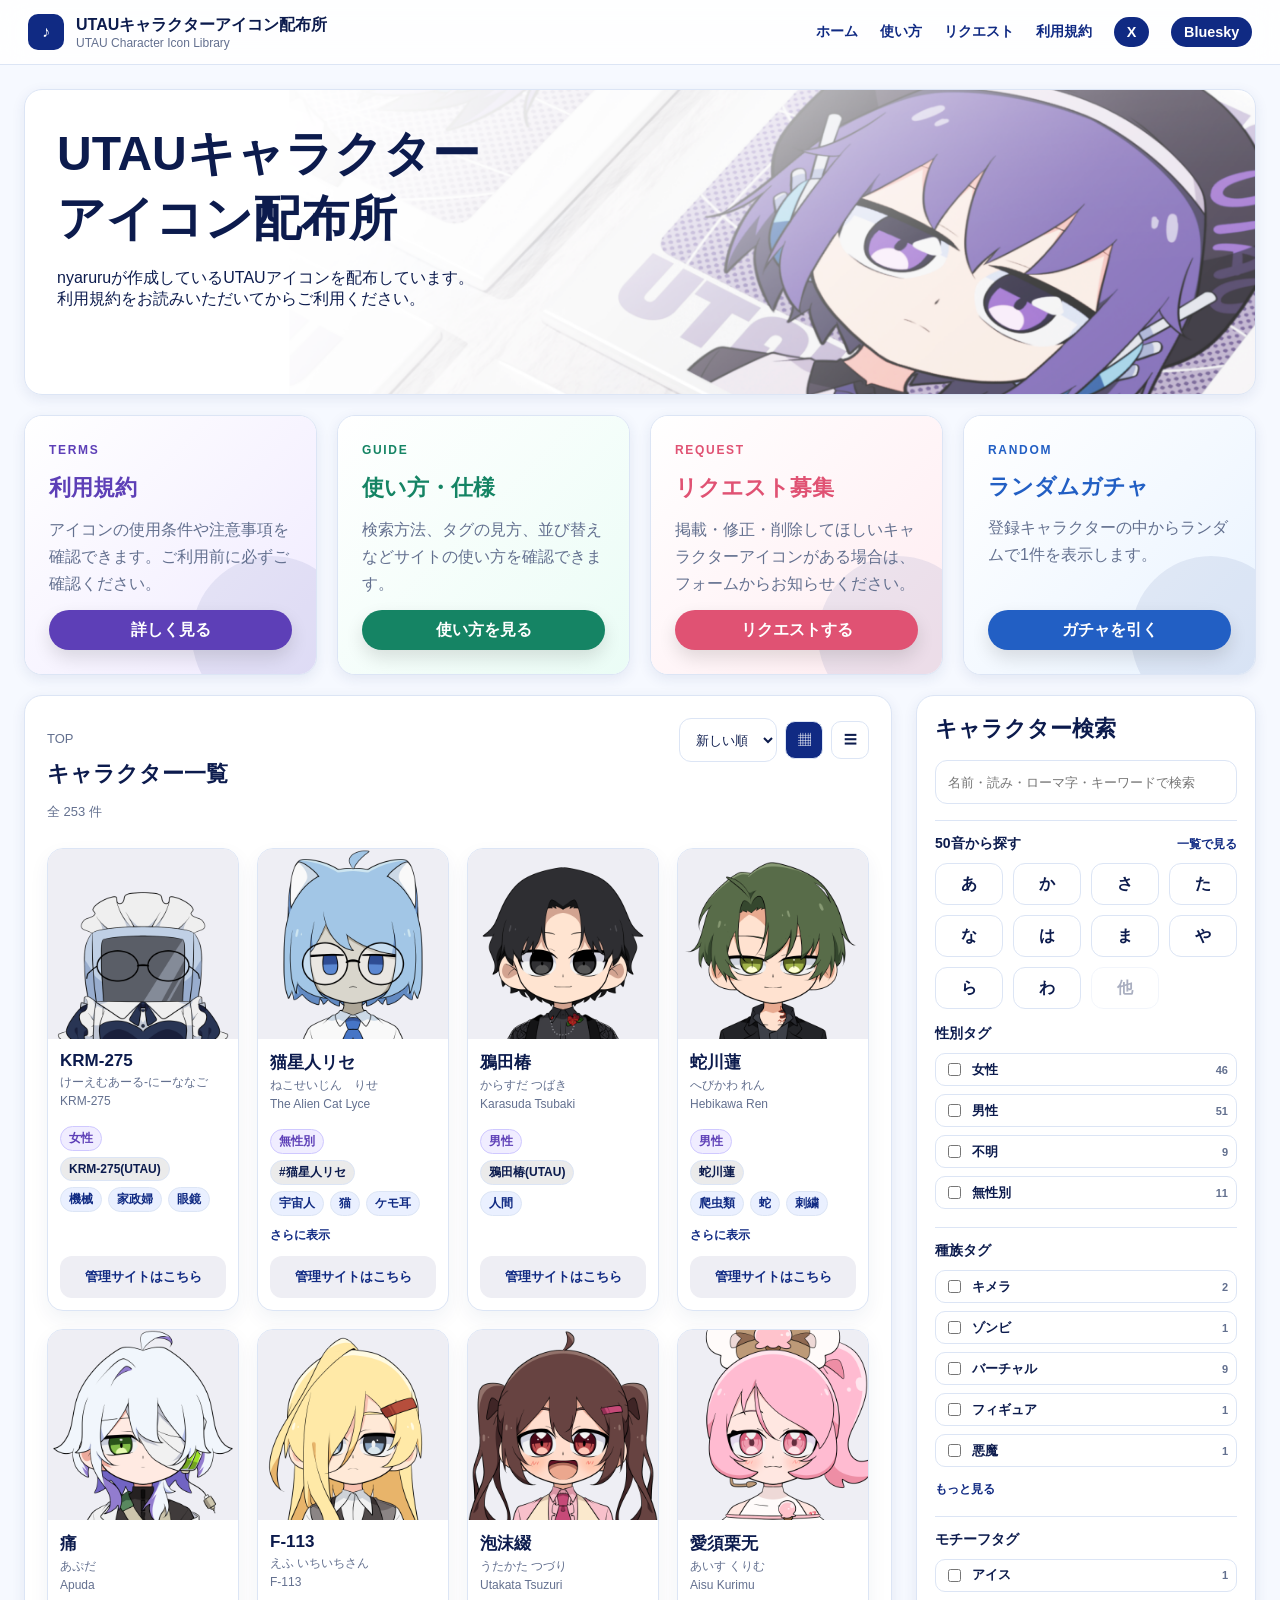
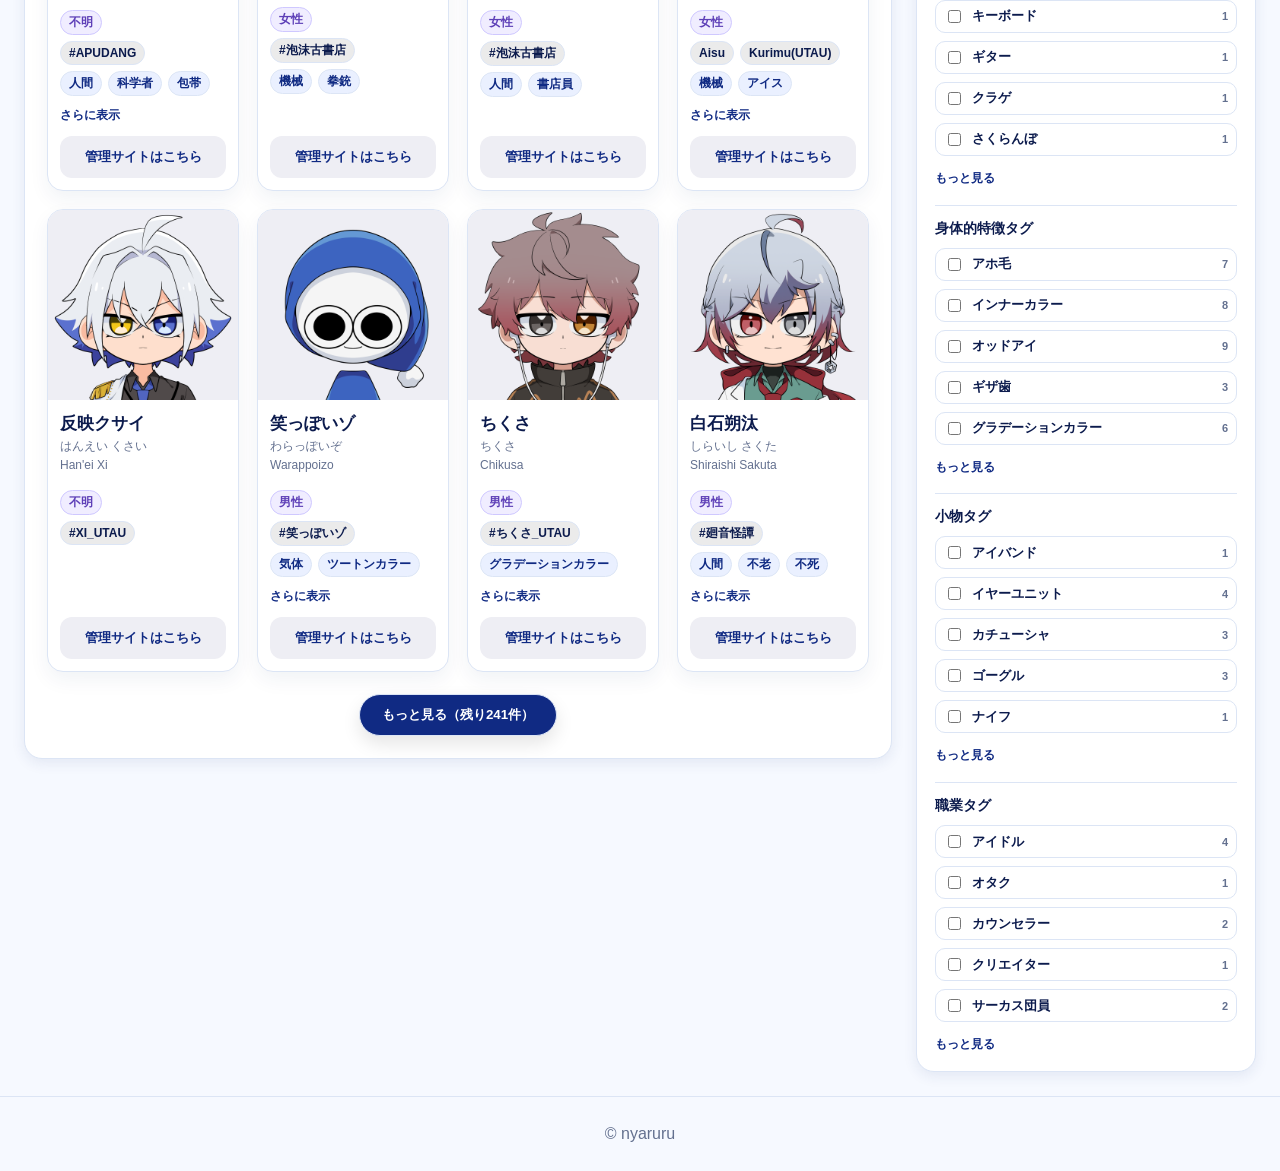
==== commit 66f11783: "Add files via upload" ====
--- a/index.html
+++ b/index.html
@@ -4,7 +4,7 @@
   <meta charset="utf-8" />
   <meta name="viewport" content="width=device-width, initial-scale=1" />
   <title>UTAUキャラクターアイコン配布所</title>
-  <link rel="stylesheet" href="css/style.css?v=request-page-20260620" />
+  <link rel="stylesheet" href="css/style.css?v=github-cache-fix-20260706-2" />
 </head>
 <body>
 <header class="site-header">
@@ -114,6 +114,6 @@
 </main>
 
 <footer class="footer">© nyaruru</footer>
-<script src="js/app.js?v=20260619-motif-full2"></script>
+<script src="js/app.js?v=github-cache-fix-20260706-2"></script>
 </body>
 </html>
--- a/css/style.css
+++ b/css/style.css
@@ -1,9 +1,19 @@
 :root{
-  --bg:#f6f9ff; --panel:#fff; --text:#0c1b4d; --muted:#63708f; --line:#dce5f5;
-  --primary:#102a83; --primary-2:#eaf0ff; --accent:#2f64ff; --shadow:0 4px 14px rgba(30,56,120,.09);
+  --bg:#f6f9ff;
+  --panel:#fff;
+  --text:#0c1b4d;
+  --muted:#63708f;
+  --line:#dce5f5;
+  --primary:#102a83;
+  --primary-2:#eaf0ff;
+  --accent:#2f64ff;
+  --shadow:0 4px 14px rgba(30,56,120,.09);
   --radius:18px;
 }
-*{box-sizing:border-box}
+
+*{
+  box-sizing:border-box
+}
 
 body{
   margin:0;
@@ -192,6 +202,7 @@
 .search-box button,.button{
   display: inline-flex;
   align-items: center;
+  justify-content: center;
   height:44px;
   border:0;
   border-radius:12px;
@@ -522,7 +533,8 @@
 
 /* ===== Custom updates: header/search spacing, split banners, terms page ===== */
 .hero-content{
-  max-width:720px;
+  width:min(100%,980px);
+  max-width:980px;
 }
 
 .hero-actions{
@@ -687,6 +699,7 @@
   display:inline-flex;
   align-items:center;
   justify-content:center;
+  width: 100%;
   min-height:40px;
   padding:0 16px;
   border-radius:999px;
@@ -773,7 +786,7 @@
 
 /* ===== Random page and fixed 6-row side column ===== */
 .random-layout{
-  max-width:880px;
+  max-width:1200px;
   margin:0 auto;
   padding:24px;
 }
@@ -788,14 +801,15 @@
 
 .random-card{
   display:grid;
-  grid-template-columns:220px 1fr;
+  grid-template-columns:260px minmax(0,1fr);
   align-items:stretch;
-  max-width:720px;
+  width:min(100%,980px);
+  max-width:980px;
 }
 
 .random-card img{
-  width:220px;
-  height:220px;
+  width:260px;
+  height:260px;
   aspect-ratio:1/1;
   object-fit:cover;
 }
@@ -1770,7 +1784,7 @@
 
 .random-card.character-card{
   display:grid;
-  grid-template-columns:minmax(220px, 280px) minmax(0, 1fr);
+  grid-template-columns:1fr 1fr;
   align-items:stretch;
   width:100%;
   max-width:860px;
@@ -1782,8 +1796,6 @@
   height:100%;
   min-height:280px;
   aspect-ratio:1 / 1;
-  object-fit:cover;
-  align-self:stretch;
 }
 
 .random-card.character-card .card-body{
@@ -1795,7 +1807,7 @@
   margin-top:auto;
 }
 
-@media (max-width: 640px){
+@media (max-width: 900px){
   .random-card.character-card{
     display:flex;
     flex-direction:column;
@@ -2321,3 +2333,219 @@
     width:100%;
   }
 }
+
+/* ===== Random result SNS share ===== */
+.random-share{
+  margin-top:18px;
+  padding-top:16px;
+  border-top:1px solid var(--line);
+}
+
+.random-share-title{
+  margin:0 0 10px;
+  font-size:13px;
+  font-weight:800;
+  color:var(--primary);
+}
+
+.random-share-buttons{
+  display:flex;
+  flex-wrap:wrap;
+  gap:10px;
+}
+
+.share-button{
+  display:inline-flex;
+  align-items:center;
+  justify-content:center;
+  min-height:38px;
+  padding:9px 14px;
+  border:1px solid var(--line);
+  border-radius:999px;
+  background:#fff;
+  color:var(--primary);
+  font-size:13px;
+  font-weight:800;
+  line-height:1;
+  text-decoration:none;
+  cursor:pointer;
+  transition:transform .16s ease, box-shadow .16s ease, opacity .16s ease;
+}
+
+.share-button:hover{
+  transform:translateY(-1px);
+  box-shadow:0 12px 24px rgba(18,38,63,.11);
+}
+
+.share-x{
+  background:#111827;
+  border-color:#111827;
+  color:#fff;
+}
+
+.share-bluesky{
+  background:#1185fe;
+  border-color:#1185fe;
+  color:#fff;
+}
+
+.share-native{
+  background:#eeeef4;
+  border-color:transparent;
+  color:var(--primary);
+}
+
+@media (max-width:640px){
+  .random-share-buttons{
+    display:grid;
+    grid-template-columns:1fr;
+  }
+
+  .share-button{
+    width:100%;
+  }
+}
+
+
+/* ===== Random page fixes: square result image + tag folding ===== */
+.random-card{
+  align-items:start;
+}
+
+.random-card > img{
+  display:block;
+  width:260px;
+  height:260px;
+  aspect-ratio:1 / 1;
+  object-fit:cover;
+  flex-shrink:0;
+  align-self:start;
+}
+
+.random-card .card-main-tags{
+  display:flex;
+  flex-wrap:wrap;
+  gap:6px;
+  overflow:visible;
+}
+
+.random-card .card-main-tags.is-collapsed{
+  max-height:30px;
+  overflow:hidden;
+}
+
+.random-card .card-tags-toggle{
+  appearance:none;
+  border:0;
+  background:transparent;
+  color:var(--primary);
+  font-size:12px;
+  font-weight:800;
+  padding:6px 0 0;
+  cursor:pointer;
+}
+
+.random-card .card-tags-toggle:hover{
+  text-decoration:underline;
+}
+
+.random-card .card-tags-toggle[hidden]{
+  display:none;
+}
+
+@media (max-width:640px){
+  .random-card > img{
+    width:100%;
+    height:auto;
+    aspect-ratio:1 / 1;
+    object-fit:cover;
+  }
+}
+
+
+/* Random gacha card layout override */
+.random-character-card,
+.gacha-card,
+.random-card{
+  display:grid;
+  align-items:stretch;
+}
+.random-character-card .character-image,
+.gacha-card .character-image,
+.random-card .character-image,
+.random-character-card img,
+.gacha-card img,
+.random-card img{
+  width:100%;
+  aspect-ratio:1/1;
+  height:auto !important;
+  object-fit:cover;
+  align-self:stretch;
+}
+/* ===== Random panel auto width from result card ===== */
+.random-layout{
+  text-align:center;
+}
+
+.random-panel.panel{
+  display:inline-block;
+  width:auto;
+  max-width:calc(100vw - 48px);
+  box-sizing:border-box;
+  text-align:left;
+}
+
+.random-result{
+  width:min(980px, calc(100vw - 112px));
+  max-width:100%;
+  margin-left:auto;
+  margin-right:auto;
+}
+
+.random-card.character-card{
+  width:100%;
+  max-width:none;
+  display:grid;
+  grid-template-columns:1fr 1fr;
+  gap:24px;
+  align-items:stretch;
+  box-sizing:border-box;
+}
+
+.random-card.character-card > img{
+  width:100%;
+  min-height:0;
+  aspect-ratio:1 / 1;
+}
+
+.random-card.character-card .card-body{
+  min-width:0;
+}
+
+@media (max-width: 900px){
+  .random-layout{
+    text-align:left;
+  }
+
+  .random-panel.panel{
+    display:block;
+    width:100%;
+    max-width:none;
+  }
+
+  .random-result{
+    width:100%;
+  }
+
+  .random-card.character-card{
+    display:flex;
+    flex-direction:column;
+    gap:0;
+  }
+
+  .random-card.character-card > img{
+    width:100%;
+    height:auto !important;
+    aspect-ratio:1 / 1;
+  }
+}
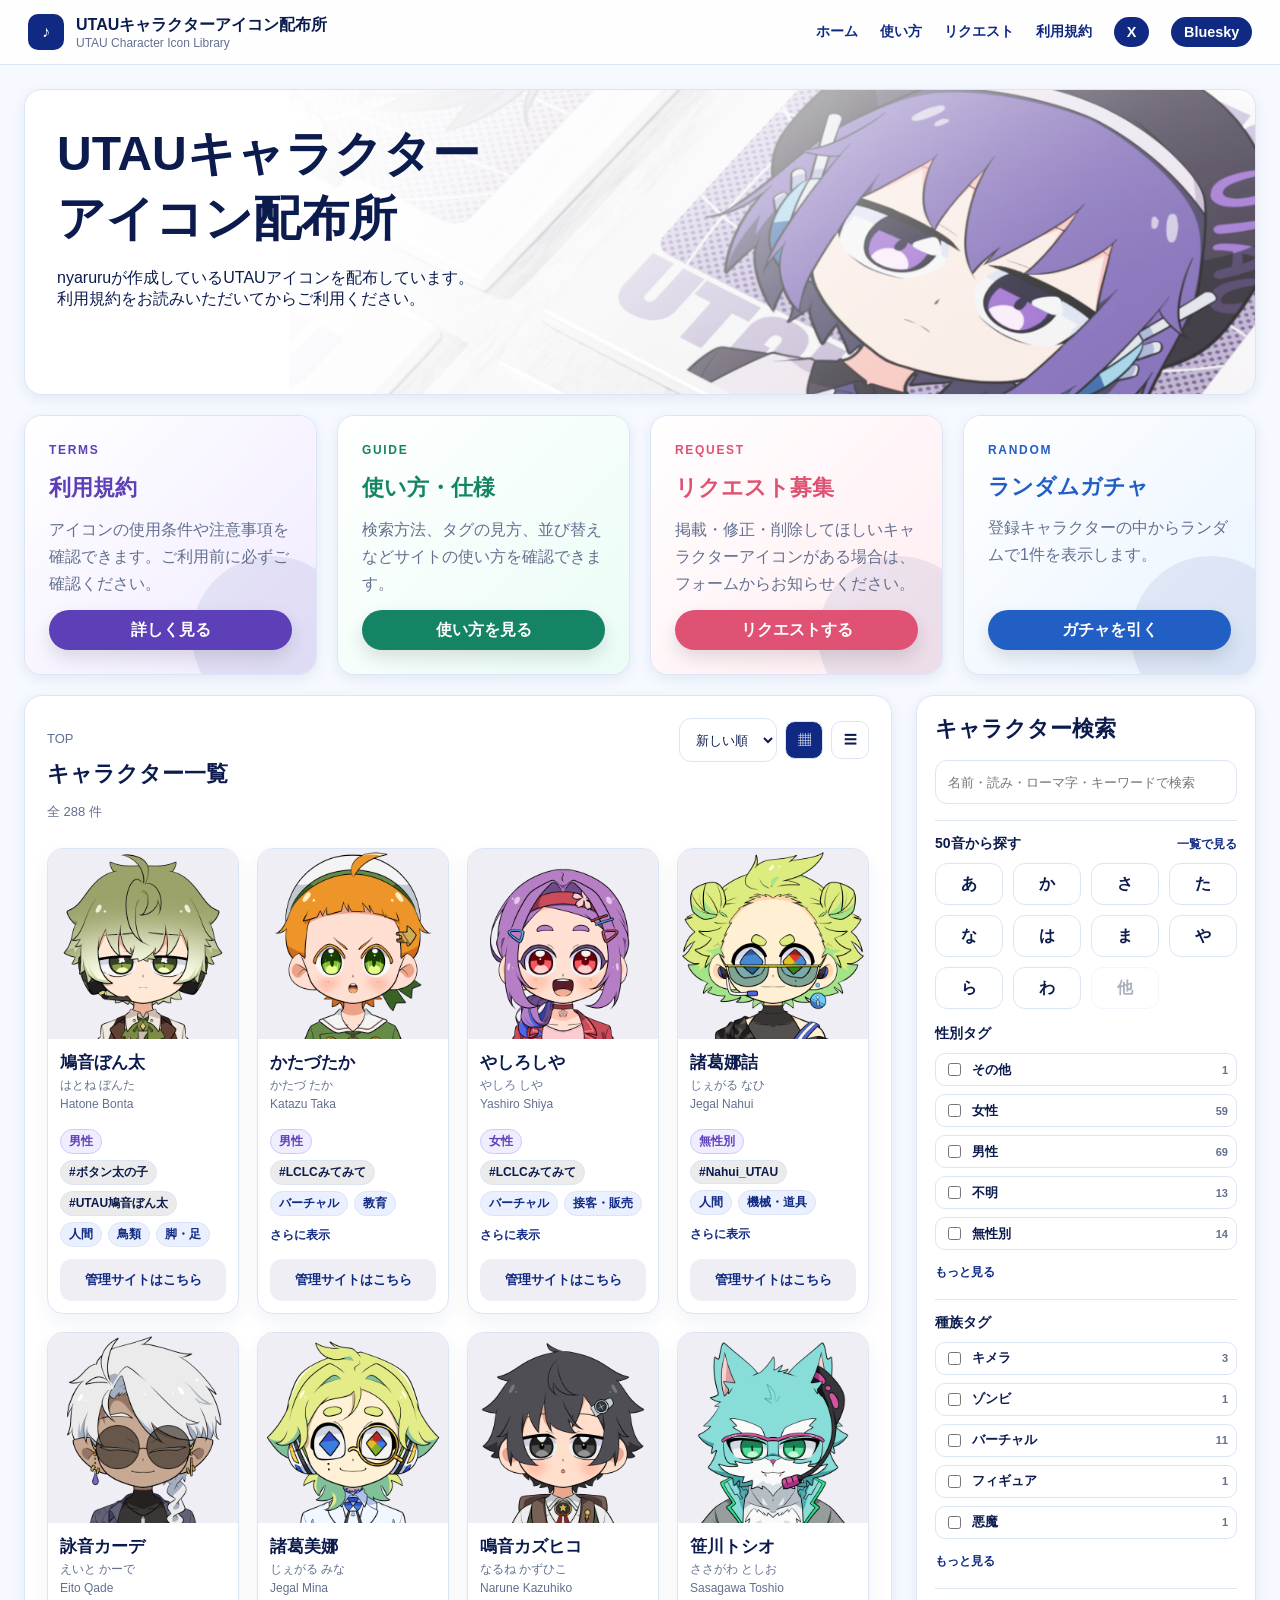
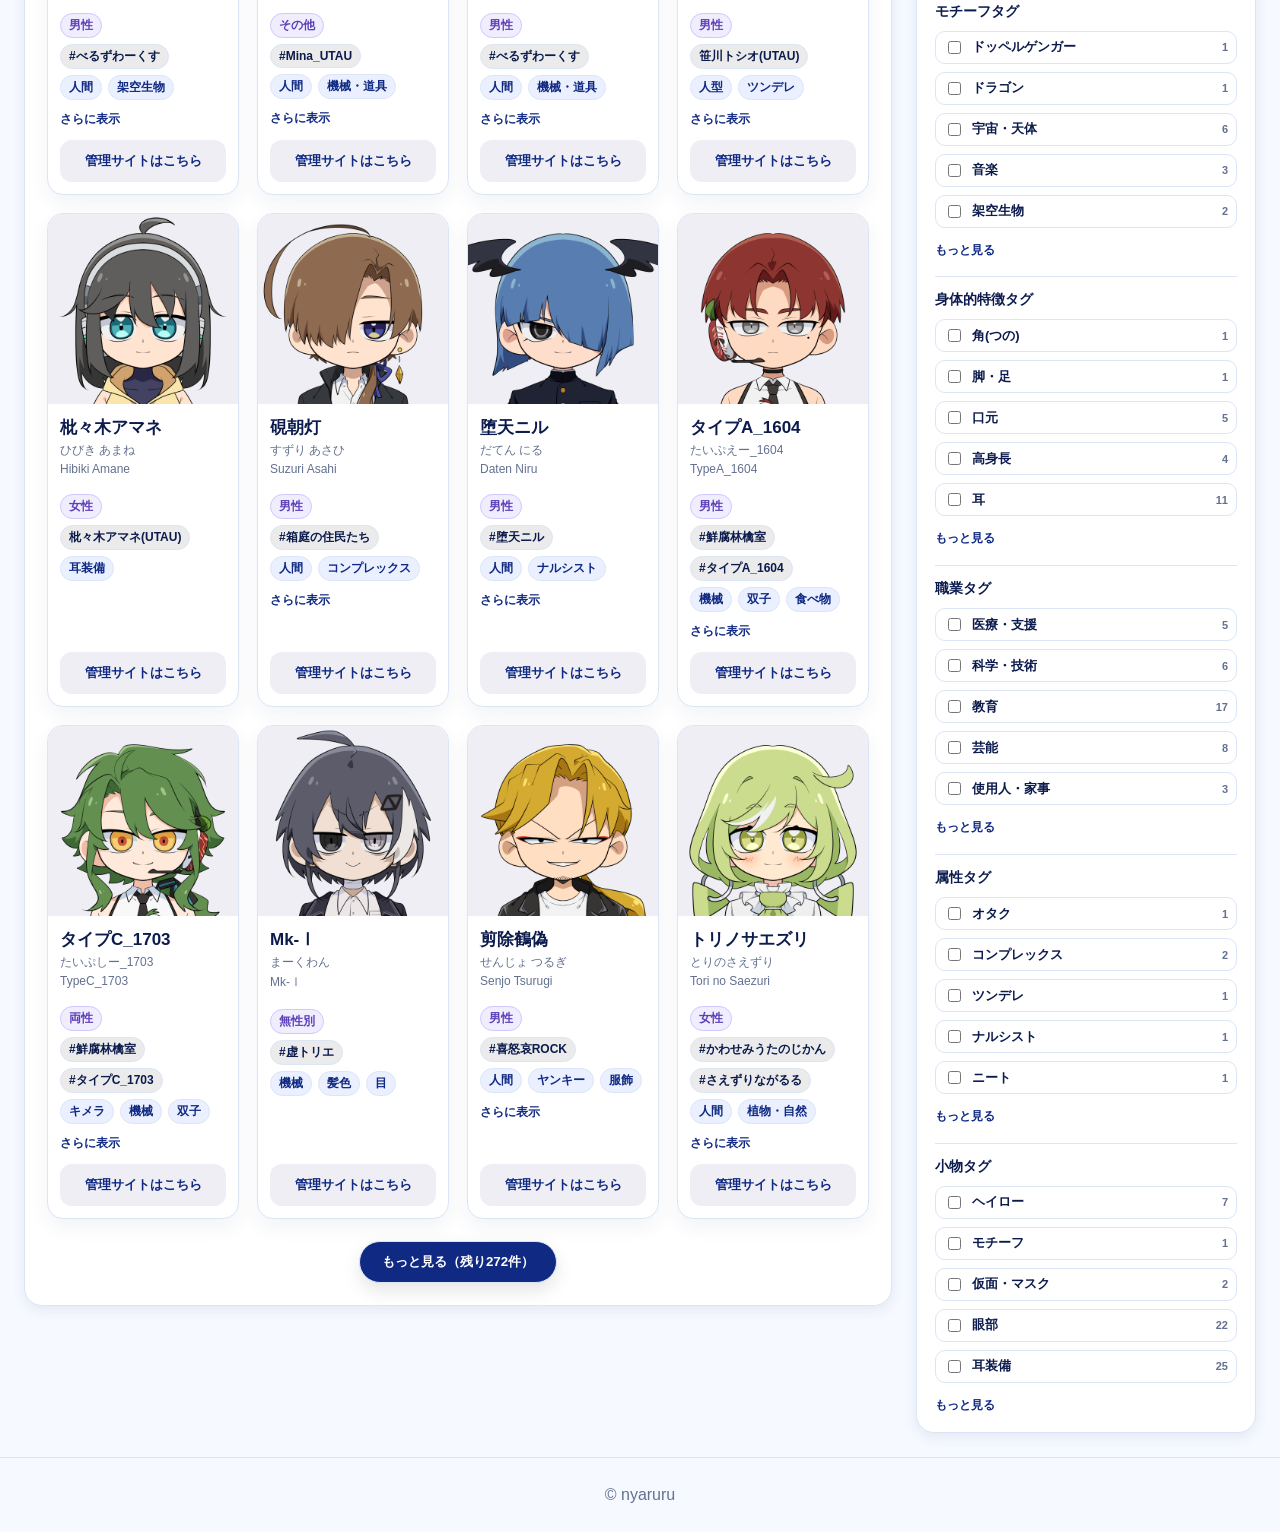
==== commit b952bfee: "Add files via upload" ====
--- a/index.html
+++ b/index.html
@@ -4,7 +4,7 @@
   <meta charset="utf-8" />
   <meta name="viewport" content="width=device-width, initial-scale=1" />
   <title>UTAUキャラクターアイコン配布所</title>
-  <link rel="stylesheet" href="css/style.css?v=github-cache-fix-20260706-2" />
+  <link rel="stylesheet" href="css/style.css?v=github-static-20260706-1" />
 </head>
 <body>
 <header class="site-header">
@@ -114,6 +114,7 @@
 </main>
 
 <footer class="footer">© nyaruru</footer>
-<script src="js/app.js?v=github-cache-fix-20260706-2"></script>
+<script src="js/app.js?v=github-static-20260706-1"></script>
+<script src="js/pet.js?v=4"></script>
 </body>
 </html>
--- a/css/style.css
+++ b/css/style.css
@@ -2549,3 +2549,164 @@
     aspect-ratio:1 / 1;
   }
 }
+
+
+/* GitHub Pages stable random share panel */
+.random-share-panel{
+  width:min(980px, calc(100vw - 112px));
+  max-width:100%;
+  margin:18px auto 0;
+  padding:16px;
+  border:1px solid var(--line);
+  border-radius:18px;
+  background:#fff;
+  box-shadow:0 12px 28px rgba(18,38,63,.08);
+}
+
+.random-share-panel[hidden]{
+  display:none !important;
+}
+
+@media (max-width:900px){
+  .random-share-panel{
+    width:100%;
+  }
+}
+
+
+/* ===== Random share inside random card ===== */
+.random-card.character-card .card-body{
+  display:flex;
+  flex-direction:column;
+}
+
+.random-card.character-card .random-share-panel{
+  width:100%;
+  max-width:none;
+  margin:18px 0 0;
+  padding:16px 0 0;
+  border:0;
+  border-top:1px solid var(--line);
+  border-radius:0;
+  background:transparent;
+  box-shadow:none;
+}
+
+.random-card.character-card .random-share{
+  margin-top:auto;
+}
+
+.random-card.character-card .random-share-title{
+  margin:0 0 10px;
+}
+
+.random-card.character-card .random-share-buttons{
+  display:flex;
+  flex-wrap:wrap;
+  gap:10px;
+}
+
+@media (max-width:640px){
+  .random-card.character-card .random-share-buttons{
+    display:grid;
+    grid-template-columns:1fr;
+  }
+}
+
+/* Floating character pet / character detail modal */
+.character-card img[data-pet-detail]{cursor:pointer}
+.character-card img[data-pet-detail]:focus-visible{outline:3px solid #3479bc;outline-offset:3px}
+.pet-detail-dialog{width:min(680px,calc(100vw - 28px));max-height:min(88vh,900px);overflow:auto;border:1px solid #d6e0eb;border-radius:18px;padding:clamp(16px,3vw,28px);box-shadow:0 18px 70px #152c4b38;color:#263449;background:#fff}
+.pet-detail-dialog::backdrop{background:#0c193a70}
+.pet-detail-header{display:flex;align-items:flex-start;justify-content:space-between;gap:12px;margin-bottom:18px}
+.pet-detail-header h2{margin:0;font-size:1.5rem}
+.pet-detail-x{border:0;background:#f0f3f8;border-radius:50%;width:34px;height:34px;font-size:23px;cursor:pointer;flex-shrink:0}
+.pet-detail-layout{display:grid;grid-template-columns:minmax(120px,210px) 1fr;gap:22px;align-items:start}
+.pet-detail-portrait{display:block;width:100%;aspect-ratio:1;object-fit:contain;border-radius:14px;background:#f6f8fb}
+.pet-detail-reading{color:#65758a;margin:4px 0 0}
+.pet-detail-fields{display:grid;gap:11px;margin:0}
+.pet-detail-field{display:grid;gap:5px}
+.pet-detail-field dt{font-size:.82rem;font-weight:700;color:#687c93}
+.pet-detail-field dd{margin:0;display:flex;flex-wrap:wrap;gap:6px;overflow-wrap:anywhere}
+.pet-detail-tag{display:inline-flex;padding:4px 9px;border-radius:20px;background:#edf3fa;font-size:.85rem}
+.pet-detail-link{color:#2366a6;text-decoration:underline;overflow-wrap:anywhere}
+.pet-detail-actions{display:flex;flex-wrap:wrap;justify-content:flex-end;gap:10px;margin-top:22px;padding-top:18px;border-top:1px solid #e6edf4}
+.pet-detail-actions button{border:1px solid #9ab0c9;border-radius:9px;padding:10px 17px;background:#fff;cursor:pointer;font:inherit}
+.pet-detail-actions .pet-start-button{background:#2865a4;color:#fff;border-color:#2865a4}
+.pet-detail-actions p{font-size:.9rem;color:#65758a;margin:0 auto 0 0}
+@media(max-width:480px){.pet-detail-layout{grid-template-columns:1fr}.pet-detail-portrait{max-width:190px;margin:auto}.pet-detail-actions{justify-content:stretch}.pet-detail-actions button{flex:1}}
+.site-pet{position:fixed;z-index:9990;width:160px;height:170px;touch-action:none;user-select:none;-webkit-user-select:none;pointer-events:none}
+.pet-figure{position:absolute;inset:-18px -18px -8px;cursor:grab;pointer-events:auto;touch-action:none}
+.pet-figure:active{cursor:grabbing}
+.pet-figure img{position:absolute;inset:0;width:100%;height:100%;object-fit:contain;pointer-events:none;user-select:none;-webkit-user-drag:none}
+.pet-tail{z-index:0;inset:18px 18px 8px!important;width:calc(100% - 36px)!important;height:calc(100% - 26px)!important;transform-origin:50% 75%;animation:pet-tail-swing 1.8s ease-in-out infinite alternate}
+.pet-body{z-index:1;inset:18px 18px 8px!important;width:calc(100% - 36px)!important;height:calc(100% - 26px)!important}
+.pet-head-motion{position:absolute;inset:18px 18px 8px;z-index:2;transform-origin:50% 65%;animation:pet-breathe 2.8s ease-in-out infinite}
+.pet-head-motion .pet-head{position:absolute;inset:0}
+.site-pet[data-action="click"] .pet-head-motion{animation:none;transform:translateY(11px);transition:transform 130ms ease-out}
+.site-pet[data-action="double"] .pet-head-motion{animation:pet-breathe 2.8s ease-in-out infinite}
+.site-pet[data-action="pet"] .pet-head-motion{animation:none;transform:rotate(var(--pet-sway-angle,0deg)) translateY(2px);transition:none}
+.pet-close{position:absolute;right:0;top:0;z-index:4;width:25px;height:25px;border:1px solid #d4dce6;border-radius:50%;background:#fff;color:#5b6d82;font-size:18px;line-height:20px;cursor:pointer;pointer-events:auto;opacity:.8}
+.pet-close:hover{opacity:1}
+@keyframes pet-breathe{0%,100%{transform:translateY(0)}50%{transform:translateY(3px)}}
+
+@keyframes pet-stroke{from{transform:rotate(-5deg) translateY(2px)}to{transform:rotate(5deg) translateY(2px)}}
+@keyframes pet-tail-swing{from{transform:rotate(-18deg)}to{transform:rotate(18deg)}}
+@media(max-width:600px){.site-pet{width:120px;height:130px}}
+@media(prefers-reduced-motion:reduce){.pet-tail,.pet-head-motion{animation-duration:5s!important}}
+
+/* Compact desktop/tablet detail layout: keep all information visible in two columns. */
+@media (min-width: 700px) {
+  .pet-detail-dialog {
+    width: min(960px, calc(100vw - 40px));
+    max-height: min(92dvh, 900px);
+    padding: 18px 22px;
+  }
+  .pet-detail-header { margin-bottom: 12px; }
+  .pet-detail-header h2 { font-size: 1.35rem; }
+  .pet-detail-layout { grid-template-columns: 160px minmax(0,1fr); gap: 18px; }
+  .pet-detail-portrait { max-width: 160px; }
+  .pet-detail-fields { grid-template-columns: repeat(2,minmax(0,1fr)); column-gap: 16px; row-gap: 9px; align-content:start; }
+  .pet-detail-field { min-width:0; gap:3px; }
+  .pet-detail-field dt { font-size:.74rem; line-height:1.25; }
+  .pet-detail-field dd { gap:4px; line-height:1.35; }
+  .pet-detail-tag { font-size:.77rem; padding:3px 7px; }
+  .pet-detail-actions { margin-top:12px; padding-top:12px; }
+  .pet-detail-actions button { padding:8px 14px; }
+}
+@media (min-width: 700px) and (max-width: 850px) {
+  .pet-detail-dialog { width:calc(100vw - 30px); padding:16px; }
+  .pet-detail-layout { grid-template-columns: 125px minmax(0,1fr); gap:14px; }
+  .pet-detail-portrait { max-width:125px; }
+  .pet-detail-fields { column-gap:10px; row-gap:7px; }
+}
+@media (max-width: 699px) {
+  .pet-detail-dialog { width:calc(100vw - 24px); max-height:90dvh; padding:16px; }
+  .pet-detail-layout { grid-template-columns:1fr; gap:14px; }
+  .pet-detail-portrait { max-width:150px; margin:auto; }
+  .pet-detail-fields { gap:9px; }
+  .pet-detail-field { gap:3px; }
+  .pet-detail-tag { padding:3px 8px; font-size:.8rem; }
+}
+
+/* Pet detail: narrower on desktop, larger portrait, action beside artwork */
+.pet-detail-dialog{width:min(720px,calc(100vw - 28px))}
+.pet-detail-portrait-area{display:flex;flex-direction:column;gap:10px;min-width:0}
+.pet-detail-portrait-area .pet-start-button{width:100%;padding:10px 8px;border:0;border-radius:9px;background:#2865a4;color:#fff;font:inherit;font-weight:700;cursor:pointer}
+.pet-detail-portrait-area p{font-size:.78rem;color:#65758a;margin:0}
+@media(min-width:700px){
+ .pet-detail-dialog{width:min(740px,calc(100vw - 40px));padding:18px 20px}
+ .pet-detail-layout{grid-template-columns:200px minmax(0,1fr);gap:18px}
+ .pet-detail-portrait{max-width:200px}
+ .pet-detail-fields{grid-template-columns:repeat(2,minmax(0,1fr));gap:8px 12px}
+}
+@media(min-width:700px) and (max-width:850px){
+ .pet-detail-dialog{width:min(740px,calc(100vw - 30px))}
+ .pet-detail-layout{grid-template-columns:180px minmax(0,1fr);gap:14px}
+ .pet-detail-portrait{max-width:180px}
+}
+@media(max-width:699px){
+ .pet-detail-portrait-area{align-items:center}
+ .pet-detail-portrait{width:min(220px,65vw);max-width:none}
+ .pet-detail-portrait-area .pet-start-button{max-width:220px}
+}
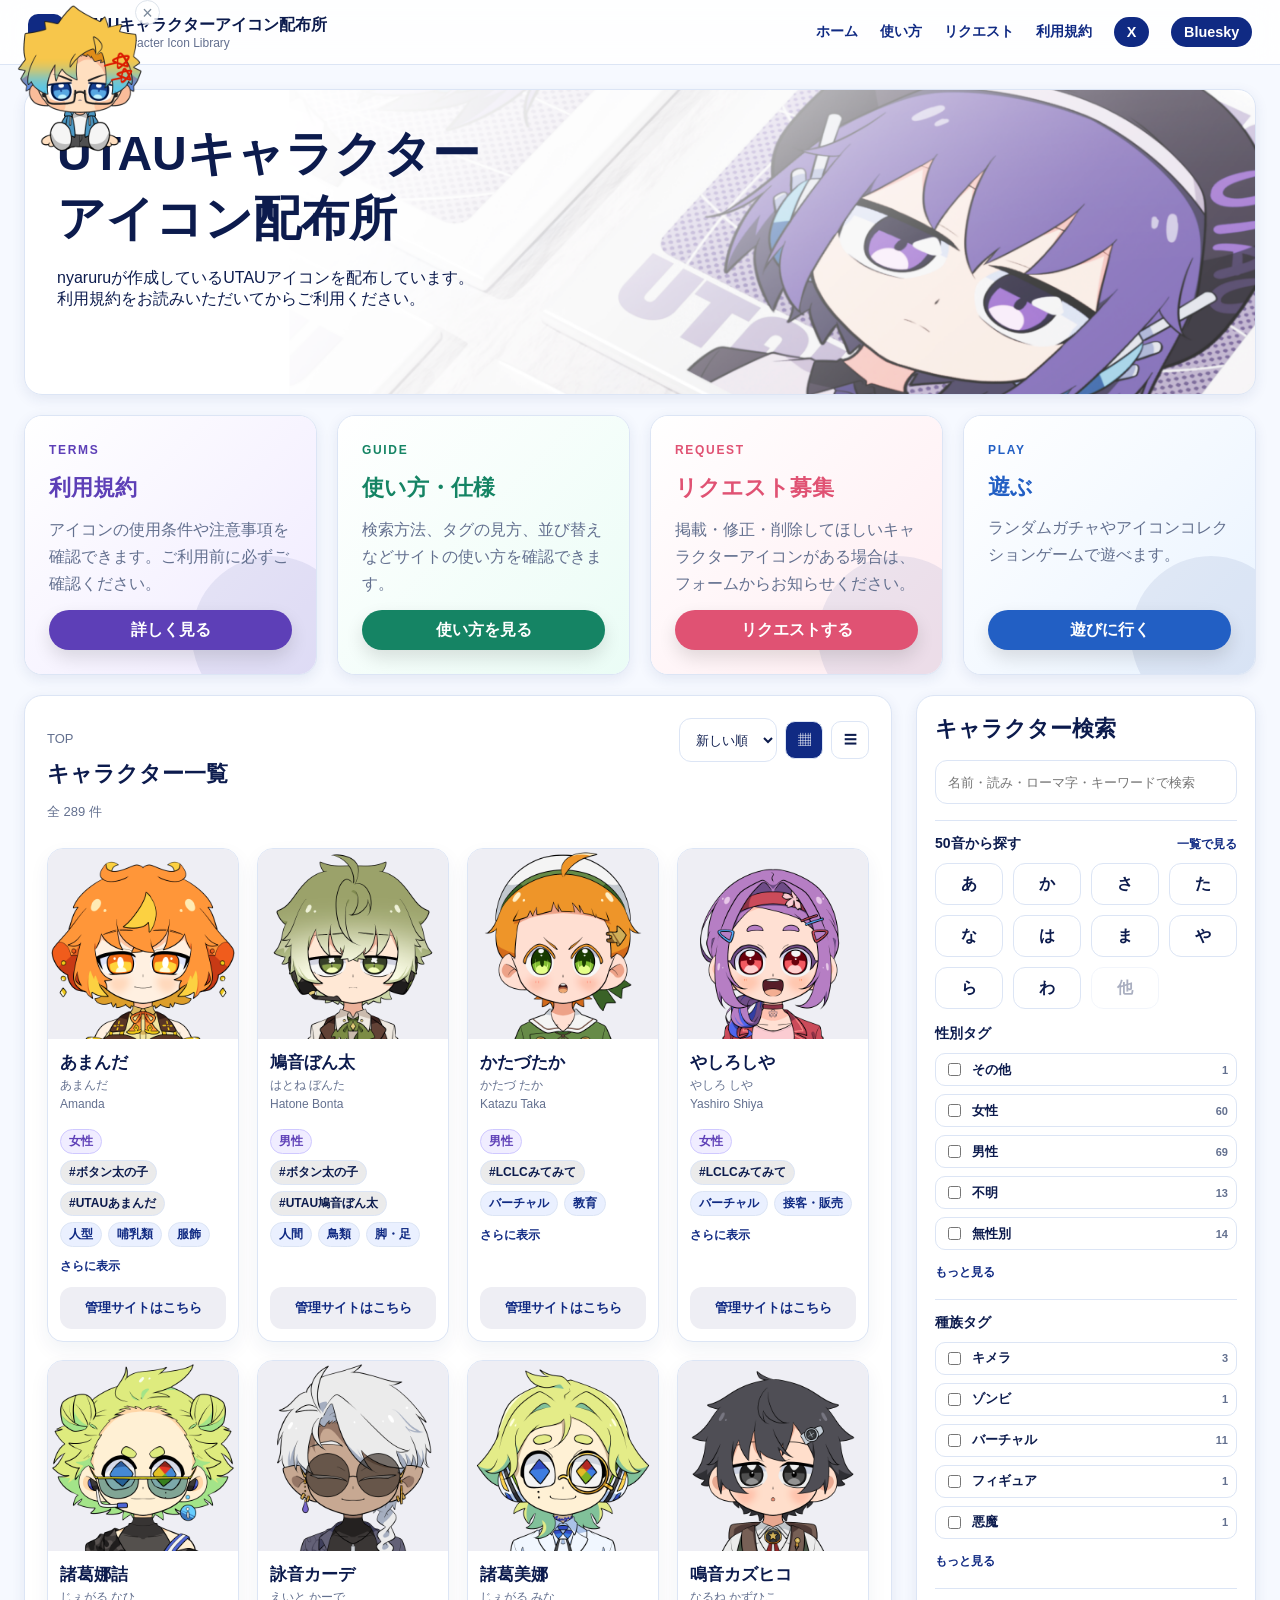
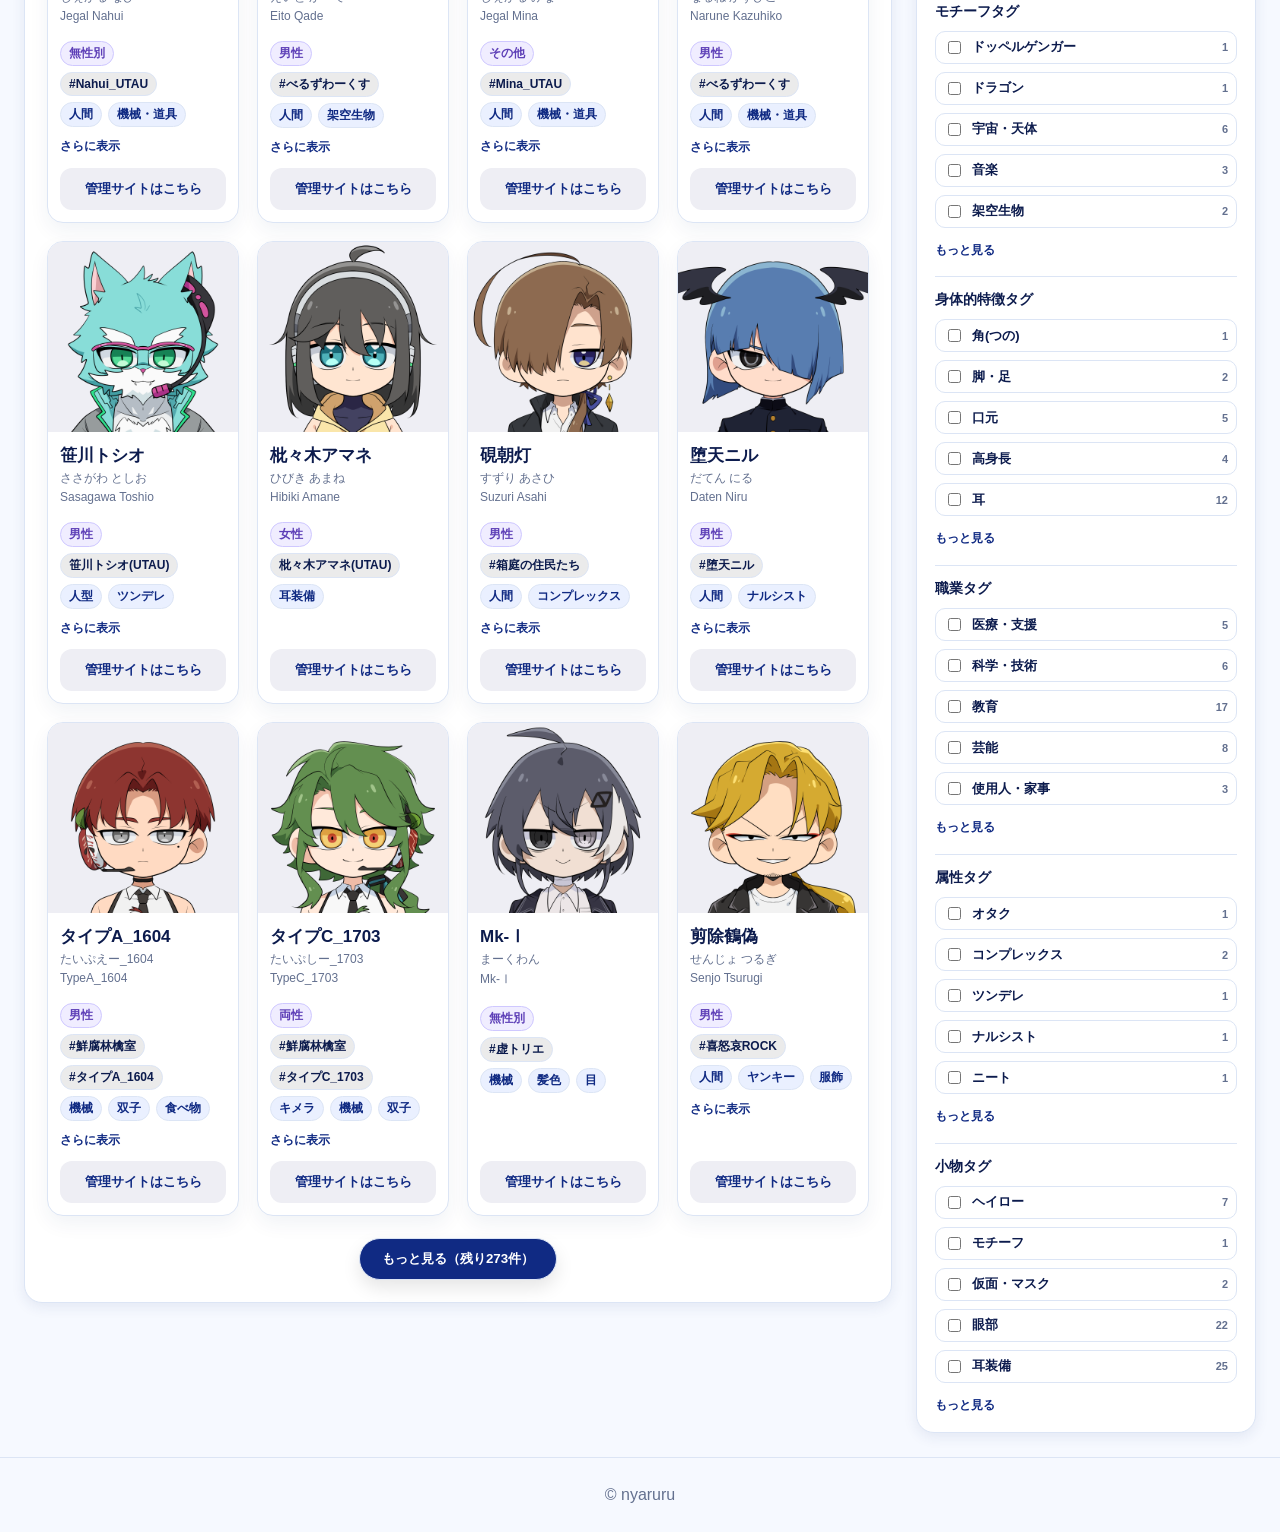
==== commit 1cf3f080: "Add files via upload" ====
--- a/index.html
+++ b/index.html
@@ -57,12 +57,12 @@
       <span class="info-banner__button">リクエストする</span>
     </a>
 
-    <a class="info-banner gacha-card" href="random.html">
-      <p class="info-banner__label">RANDOM</p>
-      <h2>ランダムガチャ</h2>
-      <p>登録キャラクターの中からランダムで1件を表示します。</p>
+    <a class="info-banner gacha-card" href="play.html">
+      <p class="info-banner__label">PLAY</p>
+      <h2>遊ぶ</h2>
+      <p>ランダムガチャやアイコンコレクションゲームで遊べます。</p>
       <br>
-      <span class="info-banner__button">ガチャを引く</span>
+      <span class="info-banner__button">遊びに行く</span>
     </a>
   </section>
 
--- a/css/style.css
+++ b/css/style.css
@@ -2710,3 +2710,10 @@
  .pet-detail-portrait{width:min(220px,65vw);max-width:none}
  .pet-detail-portrait-area .pet-start-button{max-width:220px}
 }
+
+.game-entry{margin:0 0 22px;padding:32px 42px;border:1px solid #dddff0;border-radius:22px;background:linear-gradient(120deg,#fbfaff,#efedff);box-shadow:0 8px 20px #233a7712}.game-entry__label{font-size:12px;letter-spacing:.18em;color:#6757c9;font-weight:900}.game-entry h2{margin:7px 0 8px;color:#172d68}.game-entry p{color:#63708e}.game-entry a{display:inline-block;margin-top:12px;padding:12px 30px;border-radius:24px;background:#6555c8;color:#fff;text-decoration:none;font-weight:800}
+
+
+/* v67 play hub */
+.play-page{max-width:1120px;margin:0 auto;padding:48px 24px 72px}.play-heading{margin-bottom:28px}.play-heading h1{margin:6px 0 8px;color:#172d68;font-size:clamp(30px,5vw,46px)}.play-heading>p:last-child{color:var(--muted)}.play-grid{display:grid;grid-template-columns:repeat(2,minmax(0,1fr));gap:24px}.play-card{position:relative;min-height:300px;padding:32px;border:1px solid var(--line);border-radius:24px;box-shadow:var(--shadow);text-decoration:none;color:var(--text);display:flex;flex-direction:column;align-items:flex-start;overflow:hidden;background:#fff}.play-card::before{content:"";position:absolute;inset:0;z-index:0}.play-random::before{background:linear-gradient(135deg,rgba(255,255,255,.96),rgba(229,241,255,.9))}.play-collection::before{background:linear-gradient(135deg,rgba(255,255,255,.96),rgba(239,235,255,.92))}.play-card>*{position:relative;z-index:1}.play-label{font-size:12px;letter-spacing:.16em;font-weight:900;color:#225fc4}.play-collection .play-label{color:#6555c8}.play-card h2{margin:12px 0 10px;color:#172d68;font-size:26px}.play-card p{margin:0 0 14px;color:var(--muted);line-height:1.8}.play-card small{font-weight:800;color:#6555c8}.play-button{margin-top:auto;width:100%;min-height:44px;padding:0 18px;border-radius:999px;background:#225fc4;color:#fff;display:flex;align-items:center;justify-content:center;font-weight:900}.play-collection .play-button{background:#6555c8}.play-card:hover{transform:translateY(-2px)}
+@media(max-width:699px){.play-page{padding:28px 16px 48px}.play-grid{grid-template-columns:1fr}.desktop-game-link{display:none!important}}
